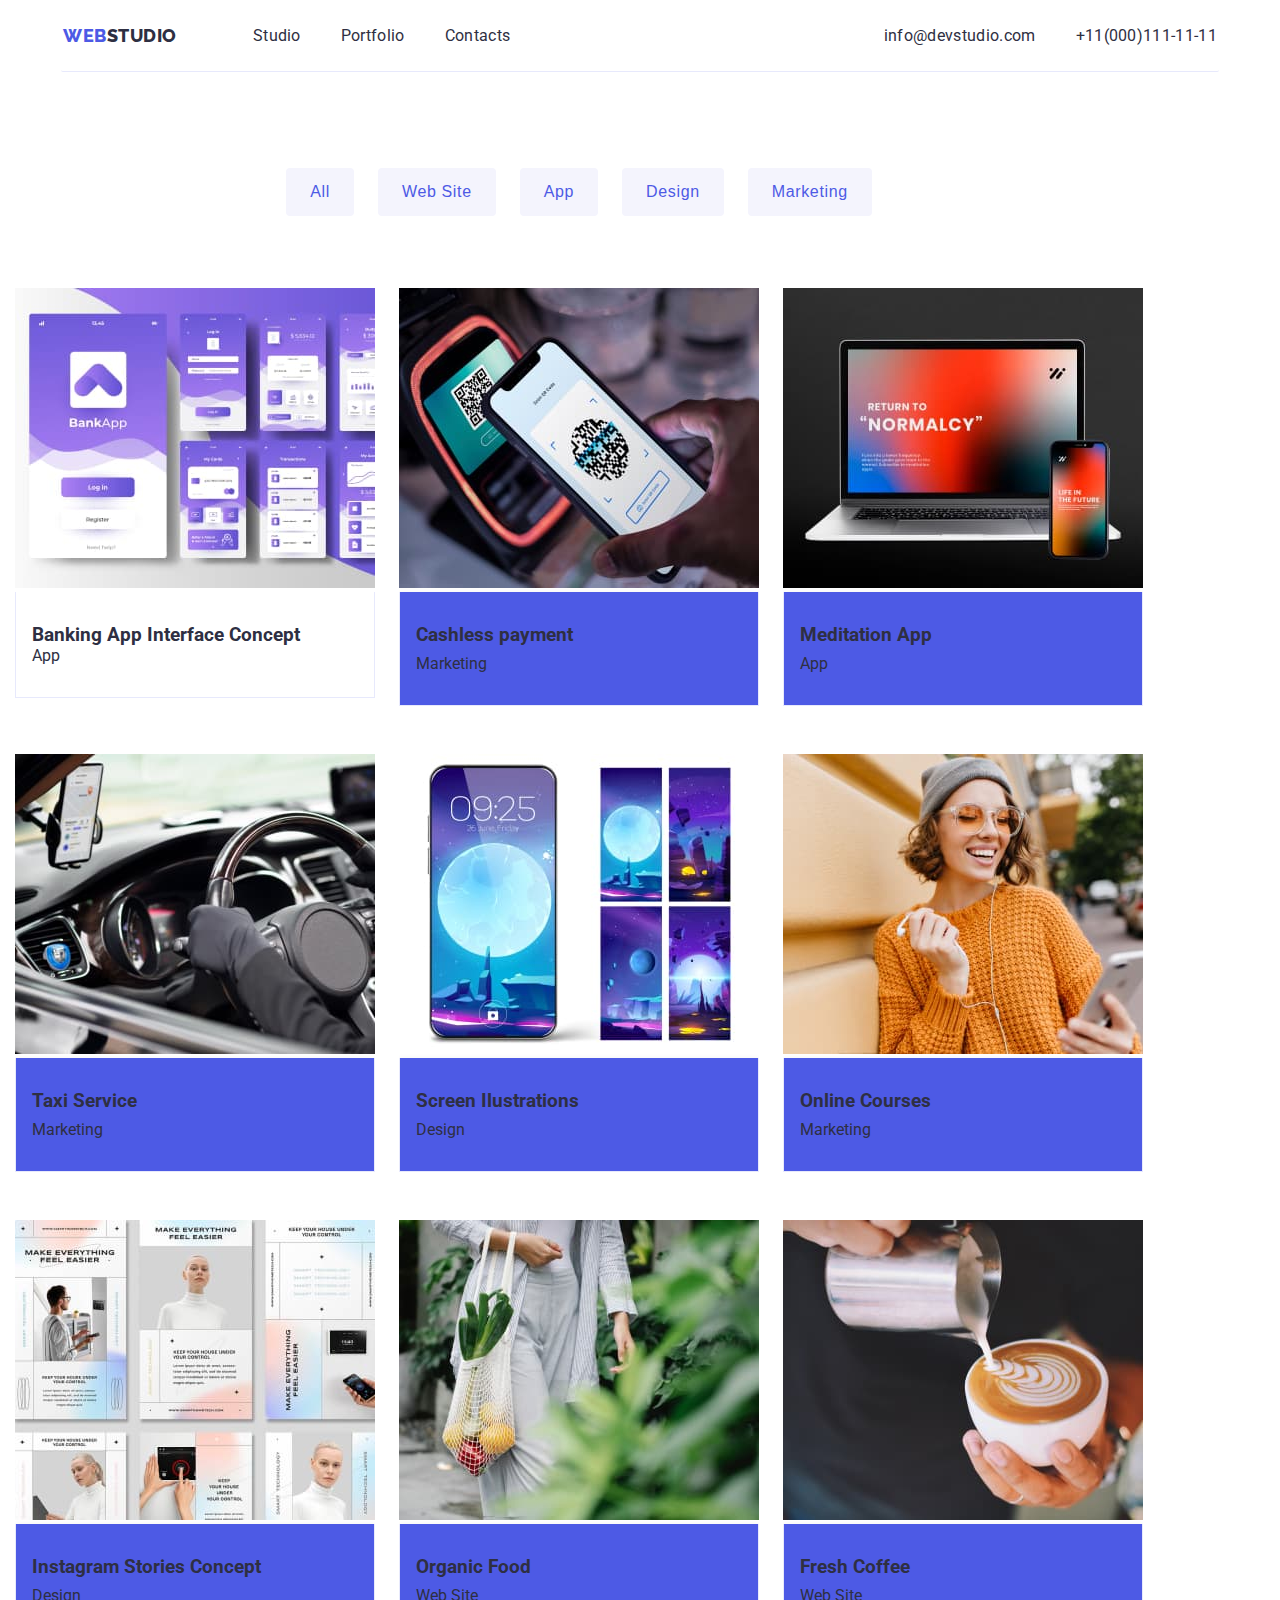
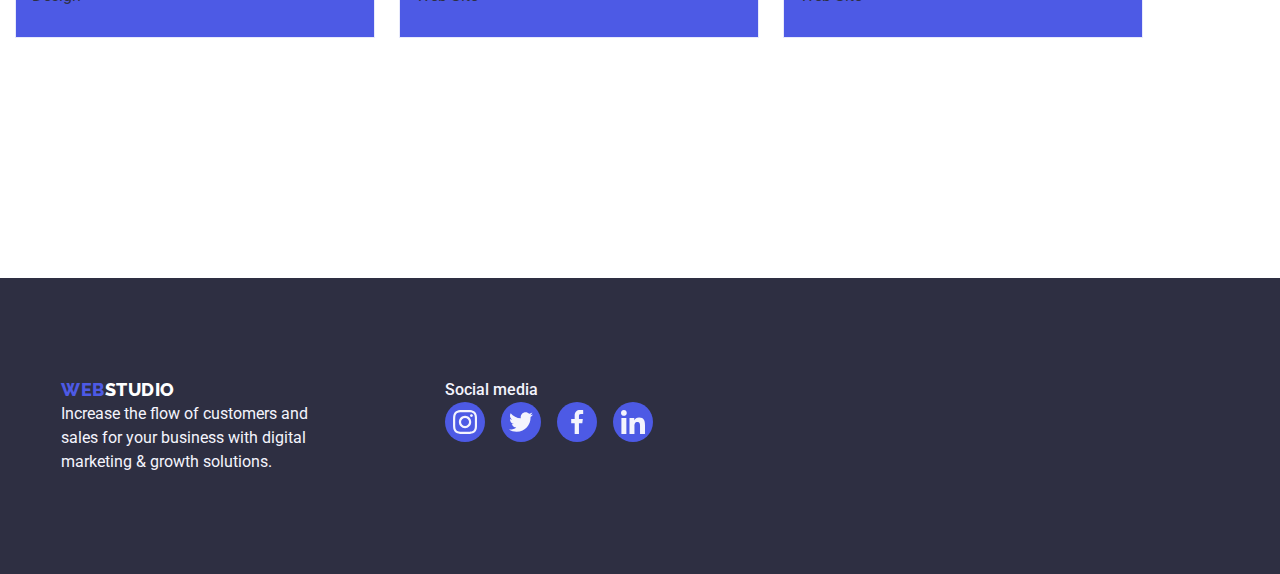
==== portfolio.html @ d56303cb "Update portfolio.html" ====
<!DOCTYPE html>
<html lang="en">
  <head>
    <meta charset="UTF-8" />
    <meta name="viewport" content="width=device-width, initial-scale=1.0" />
    <title>WebStudio</title>
    <link
      href="https://fonts.googleapis.com/css2?family=Raleway:wght@700&family=Roboto:wght@400;500;700;900&display=swap"
      rel="stylesheet"
    />
    <link rel="stylesheet" href="./css/styles.css" />
    <link
      rel="stylesheet"
      href="https://cdnjs.cloudflare.com/ajax/libs/modern-normalize/2.0.0/modern-normalize.min.css"
      integrity="sha512-4xo8blKMVCiXpTaLzQSLSw3KFOVPWhm/TRtuPVc4WG6kUgjH6J03IBuG7JZPkcWMxJ5huwaBpOpnwYElP/m6wg=="
      crossorigin="anonymous"
      referrerpolicy="no-referrer"
    />
  </head>
  <body>
    <header class="header-layout-and-style box-model container">
      <nav class="nav-layout">
        <a class="web" href="index.html"
          >WEB<span class="studio" href="index.html">STUDIO</span></a
        >
        <ul class="menu ul list-layout">
          <li>
            <a class="menu-list pointer contacts" href="index.html">Studio</a>
          </li>
          <li>
            <a class="menu-list pointer contacts" href="portfolio.html"
              >Portfolio</a
            >
          </li>
          <li><a class="menu-list pointer contacts">Contacts</a></li>
        </ul>
      </nav>
      <address>
        <ul class="ul list-layout">
          <li>
            <a class="contacts" href="mailito:info@devstudio.com"
              >info@devstudio.com</a
            >
          </li>
          <li>
            <a class="contacts" href="tel:+11(000)111-11-11"
              >+11(000)111-11-11</a
            >
          </li>
        </ul>
      </address>
    </header>
    <main class="main-column container">
      <h2 hidden>Section1</h2>
      <ul class="menu-button">
        <li>
          <button class="button pointer button-portfolio-filter" type="button">
            All
          </button>
        </li>
        <li>
          <button class="button pointer button-portfolio-filter" type="button">
            Web Site
          </button>
        </li>
        <li>
          <button class="button pointer button-portfolio-filter" type="button">
            App
          </button>
        </li>
        <li>
          <button class="button pointer button-portfolio-filter" type="button">
            Design
          </button>
        </li>
        <li>
          <button class="button pointer button-portfolio-filter" type="button">
            Marketing
          </button>
        </li>
      </ul>
      <h2 hidden>Section2</h2>
      <section class="container portfolio-section project-box">
        <ul class="project-box">
          <li class="new-image window">
            <div class="window">
              <img
                src="images/img1a.jpg"
                alt="new banking app"
                width="360"
                height="300"
              />
              <div class="overlay">
                <p class="overlay-text">
                  14 Stylish and User-Friendly App Design Concepts · Task
                  Manager App · Calorie Tracker App · Exotic Fruit Ecommerce App
                  · Cloud Storage App
                </p>
              </div>
            </div>
            <div class="new-image-1">
              <h3>Banking App Interface Concept</h3>
              <p>App</p>
            </div>
          </li>
          <li class="new-image">
            <div class="window">
              <img
                src="images/img2a.jpg"
                alt="qr code app"
                width="360"
                height="300"
              />
              <div class="portfolio-card-border">
                <h3>Cashless payment</h3>
                <p>Marketing</p>
              </div>
            </div>
          </li>
          <li class="new-image">
            <div class="window">
              <img
                src="images/img3a.jpg"
                alt="same app on phone and computer"
                width="360"
                height="300"
              />
              <div class="portfolio-card-border">
                <h3>Meditation App</h3>
                <p>App</p>
              </div>
            </div>
          </li>
          <li class="new-image">
            <div class="window">
              <img
                src="images/img4a.jpg"
                alt="navigation in a modern car"
                width="360"
                height="300"
              />
              <div class="portfolio-card-border">
                <h3>Taxi Service</h3>
                <p>Marketing</p>
              </div>
            </div>
          </li>
          <li class="new-image">
            <div class="window">
              <img
                src="images/img5a.jpg"
                alt="a variety of wallpapers on the phone"
                width="360"
                height="300"
              />
              <div class="portfolio-card-border">
                <h3>Screen Ilustrations</h3>
                <p>Design</p>
              </div>
            </div>
          </li>
          <li class="new-image">
            <div class="window">
              <img
                src="images/img6a.jpg"
                alt="smiling girl with a phone and headphones"
                width="360"
                height="300"
              />
              <div class="portfolio-card-border">
                <h3>Online Courses</h3>
                <p>Marketing</p>
              </div>
            </div>
          </li>
          <li class="new-image">
            <div class="window">
              <img
                src="images/img7a.jpg"
                alt="modern technology at home"
                width="360"
                height="300"
              />
              <div class="portfolio-card-border">
                <h3>Instagram Stories Concept</h3>
                <p>Design</p>
              </div>
            </div>
          </li>
          <li class="new-image">
            <div class="window">
              <img
                src="images/img8a.jpg"
                alt="fresh fruit and vegetables"
                width="360"
                height="300"
              />
              <div class="portfolio-card-border">
                <h3>Organic Food</h3>
                <p>Web Site</p>
              </div>
            </div>
          </li>
          <li class="new-image">
            <div class="window">
              <img
                src="images/img9a.jpg"
                alt="cup of coffee"
                width="360"
                height="300"
              />
              <div class="portfolio-card-border">
                <h3>Fresh Coffee</h3>
                <p>Web Site</p>
              </div>
            </div>
          </li>
        </ul>
      </section>
    </main>
    <footer class="footer-color footer">
      <section class="container footer-section">
        <div>
          <a class="web" href="index.html"
            >WEB<span class="studio-1" href="index.html">STUDIO</span></a
          >
          <p class="p-in-footer">
            Increase the flow of customers and sales for your business with
            digital marketing & growth solutions.
          </p>
        </div>
        <div>
          <span class="social-media-in-footer">Social media</span>
          <ul class="list-footer-social-links">
            <li>
              <a href="#">
                <svg
                  width="24"
                  height="24"
                  viewBox="0 0 24 24"
                  fill="none"
                  xmlns="http://www.w3.org/2000/svg"
                >
                  <g clip-path="url(#clip0_595001_397)">
                    <path
                      d="M23.9765 7.05607C23.9203 5.78085 23.7141 4.90416 23.4187 4.14449C23.1139 3.33812 22.6451 2.61617 22.0308 2.01602C21.4307 1.40652 20.704 0.932921 19.9069 0.632936C19.1429 0.337529 18.2708 0.131312 16.9955 0.0750879C15.7108 0.0141019 15.303 0 12.0445 0C8.78606 0 8.37821 0.0141019 7.09823 0.0703262C5.82302 0.126551 4.94633 0.332951 4.18684 0.628174C3.38029 0.932922 2.65835 1.40176 2.05819 2.01602C1.4487 2.61617 0.975279 3.34288 0.675111 4.13991C0.379704 4.90416 0.173487 5.77609 0.117263 7.0513C0.0562771 8.33604 0.0421753 8.7439 0.0421753 12.0023C0.0421753 15.2608 0.0562771 15.6686 0.112501 16.9486C0.168726 18.2238 0.375126 19.1005 0.670532 19.8602C0.975279 20.6666 1.4487 21.3885 2.05819 21.9887C2.65835 22.5982 3.38505 23.0718 4.18208 23.3718C4.94633 23.6672 5.81826 23.8734 7.09366 23.9296C8.37345 23.986 8.78148 23.9999 12.0399 23.9999C15.2984 23.9999 15.7062 23.986 16.9862 23.9296C18.2614 23.8734 19.1381 23.6672 19.8976 23.3718C21.5105 22.7482 22.7857 21.4729 23.4093 19.8602C23.7046 19.096 23.911 18.2238 23.9672 16.9486C24.0234 15.6686 24.0375 15.2608 24.0375 12.0023C24.0375 8.7439 24.0327 8.33604 23.9765 7.05607ZM21.8153 16.8549C21.7636 18.027 21.5667 18.6599 21.4027 19.0819C20.9994 20.1274 20.1696 20.9572 19.124 21.3605C18.7021 21.5246 18.0645 21.7215 16.897 21.7729C15.6311 21.8293 15.2515 21.8433 12.0493 21.8433C8.84705 21.8433 8.46264 21.8293 7.20134 21.7729C6.02924 21.7215 5.3963 21.5246 4.97435 21.3605C4.45404 21.1682 3.98044 20.8634 3.59603 20.4649C3.19751 20.0758 2.89277 19.6069 2.70047 19.0866C2.53637 18.6647 2.3395 18.027 2.28803 16.8596C2.23163 15.5937 2.21771 15.2139 2.21771 12.0117C2.21771 8.80946 2.23163 8.42505 2.28803 7.16394C2.3395 5.99183 2.53637 5.3589 2.70047 4.93694C2.89277 4.41645 3.19751 3.94303 3.60079 3.55843C3.98978 3.15992 4.45862 2.85517 4.97911 2.66306C5.40107 2.49896 6.03876 2.30209 7.2061 2.25044C8.47198 2.19422 8.85181 2.18011 12.0538 2.18011C15.2608 2.18011 15.6405 2.19422 16.9018 2.25044C18.0739 2.30209 18.7068 2.49896 19.1288 2.66306C19.6491 2.85517 20.1227 3.15992 20.5071 3.55843C20.9056 3.94761 21.2104 4.41645 21.4027 4.93694C21.5667 5.3589 21.7636 5.99641 21.8153 7.16394C21.8715 8.42981 21.8856 8.80946 21.8856 12.0117C21.8856 15.2139 21.8715 15.589 21.8153 16.8549Z"
                      fill="#F4F4FD"
                    />
                    <path
                      d="M12.0445 5.83704C8.64086 5.83704 5.87927 8.59844 5.87927 12.0023C5.87927 15.4062 8.64086 18.1676 12.0445 18.1676C15.4484 18.1676 18.2098 15.4062 18.2098 12.0023C18.2098 8.59844 15.4484 5.83704 12.0445 5.83704ZM12.0445 16.0016C9.8364 16.0016 8.04528 14.2106 8.04528 12.0023C8.04528 9.79398 9.8364 8.00305 12.0445 8.00305C14.2529 8.00305 16.0438 9.79398 16.0438 12.0023C16.0438 14.2106 14.2529 16.0016 12.0445 16.0016Z"
                      fill="#F4F4FD"
                    />
                    <path
                      d="M19.893 5.59336C19.893 6.3882 19.2486 7.03267 18.4535 7.03267C17.6587 7.03267 17.0142 6.3882 17.0142 5.59336C17.0142 4.79835 17.6587 4.15405 18.4535 4.15405C19.2486 4.15405 19.893 4.79835 19.893 5.59336Z"
                      fill="#F4F4FD"
                    />
                  </g>
                  <defs>
                    <clipPath id="clip0_595001_397">
                      <rect width="24" height="24" fill="white" />
                    </clipPath>
                  </defs>
                </svg>
              </a>
            </li>
            <li>
              <a href="#">
                <svg
                  width="24"
                  height="24"
                  viewBox="0 0 24 24"
                  fill="none"
                  xmlns="http://www.w3.org/2000/svg"
                >
                  <g clip-path="url(#clip0_595001_470)">
                    <path
                      d="M24 4.5585C23.1075 4.95 22.1565 5.2095 21.165 5.3355C22.185 4.7265 22.9635 3.7695 23.3295 2.616C22.3785 3.183 21.3285 3.5835 20.2095 3.807C19.3065 2.8455 18.0195 2.25 16.6155 2.25C13.8915 2.25 11.6985 4.461 11.6985 7.1715C11.6985 7.5615 11.7315 7.9365 11.8125 8.2935C7.722 8.094 4.1025 6.1335 1.671 3.147C1.2465 3.8835 0.9975 4.7265 0.9975 5.634C0.9975 7.338 1.875 8.8485 3.183 9.723C2.3925 9.708 1.617 9.4785 0.96 9.117C0.96 9.132 0.96 9.1515 0.96 9.171C0.96 11.562 2.6655 13.548 4.902 14.0055C4.5015 14.115 4.065 14.1675 3.612 14.1675C3.297 14.1675 2.979 14.1495 2.6805 14.0835C3.318 16.032 5.127 17.4645 7.278 17.511C5.604 18.8205 3.4785 19.6095 1.1775 19.6095C0.774 19.6095 0.387 19.5915 0 19.542C2.1795 20.9475 4.7625 21.75 7.548 21.75C16.602 21.75 21.552 14.25 21.552 7.749C21.552 7.5315 21.5445 7.3215 21.534 7.113C22.5105 6.42 23.331 5.5545 24 4.5585Z"
                      fill="#F4F4FD"
                    />
                  </g>
                  <defs>
                    <clipPath id="clip0_595001_470">
                      <rect width="24" height="24" fill="white" />
                    </clipPath>
                  </defs>
                </svg>
              </a>
            </li>
            <li>
              <a href="#">
                <svg
                  width="24"
                  height="24"
                  viewBox="0 0 24 24"
                  fill="none"
                  xmlns="http://www.w3.org/2000/svg"
                >
                  <g clip-path="url(#clip0_595001_383)">
                    <path
                      d="M15.997 3.985H18.188V0.169C17.81 0.117 16.51 0 14.996 0C11.837 0 9.67301 1.987 9.67301 5.639V9H6.18701V13.266H9.67301V24H13.947V13.267H17.292L17.823 9.001H13.946V6.062C13.947 4.829 14.279 3.985 15.997 3.985Z"
                      fill="#F4F4FD"
                    />
                  </g>
                  <defs>
                    <clipPath id="clip0_595001_383">
                      <rect width="24" height="24" fill="white" />
                    </clipPath>
                  </defs>
                </svg>
              </a>
            </li>
            <li>
              <a href="#">
                <svg
                  width="24"
                  height="24"
                  viewBox="0 0 24 24"
                  fill="none"
                  xmlns="http://www.w3.org/2000/svg"
                >
                  <g clip-path="url(#clip0_595001_514)">
                    <path
                      d="M23.994 24.0001V23.9991H24V15.1971C24 10.8911 23.073 7.5741 18.039 7.5741C15.619 7.5741 13.995 8.9021 13.332 10.1611H13.262V7.9761H8.48901V23.9991H13.459V16.0651C13.459 13.9761 13.855 11.9561 16.442 11.9561C18.991 11.9561 19.029 14.3401 19.029 16.1991V24.0001H23.994Z"
                      fill="#F4F4FD"
                    />
                    <path
                      d="M0.395996 7.97693H5.372V23.9999H0.395996V7.97693Z"
                      fill="#F4F4FD"
                    />
                    <path
                      d="M2.882 0C1.291 0 0 1.291 0 2.882C0 4.473 1.291 5.791 2.882 5.791C4.473 5.791 5.764 4.473 5.764 2.882C5.763 1.291 4.472 0 2.882 0V0Z"
                      fill="#F4F4FD"
                    />
                  </g>
                  <defs>
                    <clipPath id="clip0_595001_514">
                      <rect width="24" height="24" fill="white" />
                    </clipPath>
                  </defs>
                </svg>
              </a>
            </li>
          </ul>
        </div>
      </section>
    </footer>
    <script src="./js/modal.js"></script>
  </body>
</html>
---- css/styles.css ----
:root {
  --color-text-in-web-and-btn: #4d5ae5;
  --color-text-in-menu-adress-h2-footer-bg: #2e2f42;
  --color-text-in-p: darkgrey;
  --background: #fff;
  --background2: #2f2f42;
  --background3: #f4f4fd;
  --color-button-hover-focus-and-active: #404bbf;
  ---background4: #e7e9fc;
  --transition: var(--tr-function) var(--tr-duration);
}
* {
  box-sizing: border-box;
  margin: 0;
  padding: 0;
}
body {
  color: #2e2f42;
  font-family: "Roboto", sans-serif;
  background: var(--background);
}
.web {
  color: var(--color-text-in-web-and-btn);
  text-decoration: none;
  font-family: Raleway;
  font-size: 18px;
  font-style: normal;
  font-weight: 800;
  line-height: 1.31;
  letter-spacing: 0.54px;
  text-transform: uppercase;
}
.logo {
  text-decoration: none;
  color: var(--color-text-in-web-and-btn);
  font-family: Raleway;
  font-size: 18px;
  font-style: normal;
  font-weight: 800;
  line-height: 1.31;
  letter-spacing: 0.54px;
  text-transform: uppercase;
}
.studio {
  text-decoration: none;
  color: var(--color-text-in-menu-adress-h2-footer-bg);
  font-family: Raleway;
  font-size: 18px;
  font-style: normal;
  font-weight: 800;
  line-height: 1.31;
  letter-spacing: 0.54px;
  text-transform: uppercase;
}
.studio-1 {
  text-decoration: none;
  color: var(--background);
  font-family: Raleway;
  font-size: 18px;
  font-style: normal;
  font-weight: 800;
  line-height: 1.31;
  letter-spacing: 0.54px;
  text-transform: uppercase;
}

.pointer {
  cursor: pointer;
}

.contacts:hover {
  color: var(--color-button-hover-focus-and-active);
  transition: 0.25s;
  transition-timing-function: cubic-bezier(0.4, 0, 0.2, 1);
}

.contacts:focus {
  color: var(--color-text-in-web-and-btn);
  transition: 0.25s;
  transition-timing-function: cubic-bezier(0.4, 0, 0.2, 1);
}

.contacts:active {
  color: var(--color-button-hover-focus-and-active);
  transition: 0.25s;
  transition-timing-function: cubic-bezier(0.4, 0, 0.2, 1);
}

.menu-button {
  display: flex;
  justify-content: center;
  align-items: flex-start;
  gap: 24px;
  padding-top: 96px;
  padding-bottom: 72px;
}

.menu-button .button {
  display: flex;
  padding: 12px 24px;
  align-items: center;
  border-radius: 4px;
  border: none;
  color: var(--iris, #4d5ae5);
  line-height: 1.5;
  font-size: 16px;
  font-weight: 500;
  letter-spacing: 0.64px;
  background: var(--cloud, #f4f4fd);
}
.menu-button .button:hover .menu-button .button:focus {
  align-items: flex-start;
  border-radius: 4px;
  border: none;
  color: var(--white, #ffffff);
  background: var(--ocean, #404bbf);
  box-shadow: 0px 2px 2px 0px rgba(0, 0, 0, 0.12),
    0px 2px 1px 0px rgba(0, 0, 0, 0.08), 0px 3px 1px 0px rgba(0, 0, 0, 0.1);
  transition: color var(--transition), background-color var(--transition),
    box-shadow var(--transition);
}
.menu-button:hover {
  cursor: pointer;
}
.menu-button .button:active {
  color: #fff;
  background-color: var(--color-button-hover-focus-and-active);
  font-style: normal;
  font-weight: 500;
  line-height: 1.5;
  letter-spacing: 0.32px;
  text-decoration: none;
  transition: 0.25s;
  transition-timing-function: cubic-bezier(0.4, 0, 0.2, 1);
}
.button-in-main-section {
  margin: 60px auto 188px;
  padding: 20px 40px;
  border: none;
  border-radius: 4px;
  color: #fff;
  background-color: var(--color-button-hover-focus-and-active);
  font-size: 16px;
  font-style: normal;
  font-weight: 500;
  line-height: 1.5;
  letter-spacing: 0.32px;
  text-decoration: none;
}

.section {
  padding: 120px 0;
}

.section1 {
  color: var(--background2);
}
.section3 {
  display: flex;
  justify-content: center;
  width: 100%;
  background-color: var(--background3);
}
ul {
  list-style-type: none;
}
.footer-color {
  background-color: var(--color-text-in-menu-adress-h2-footer-bg);
}
.section-effective-solution {
  display: flex;
  align-items: center;
  flex-direction: column;
  background-image: url("../images/people-office\ 1.jpg");
  background-size: cover;
  color: #fff;
  font-size: 3.5rem;
  font-style: normal;
  font-weight: 700;
  line-height: 3.75rem;
  letter-spacing: 0.07rem;
  margin: 0 auto;
}

.h3 {
  color: var(--color-text-in-menu-adress-h2-footer-bg);
  font-family: Roboto;
  font-size: 1.25rem;
  font-style: normal;
  font-weight: 500;
  line-height: 1.5;
  letter-spacing: 0.025;
}
.p-in-main {
  color: #434455;
  font-size: 16px;
  font-style: normal;
  font-weight: 400;
  line-height: 1.5;
  letter-spacing: 0.02;
}
.p-in-footer {
  width: 264px;
  color: var(--background3);
  font-size: 16px;
  font-style: normal;
  font-weight: 400;
  line-height: 1.5;
  letter-spacing: 0.02;
}
/* menu in navi*/
.menu,
.navi {
  color: var(--color-text-in-menu-adress-h2-footer-bg);
  font-size: 1rem;
  font-style: normal;
  font-weight: 500;
  line-height: 1.5;
  letter-spacing: 0.02rem;
  text-decoration: none;
}
.studio-in-footer {
  color: #fff;
}
.contacts {
  width: 71px;
  color: var(--color-text-in-menu-adress-h2-footer-bg);
  font-size: 16px;
  font-style: normal;
  font-weight: 400;
  line-height: 1.5;
  letter-spacing: 0.32px;
  text-decoration: none;
}

.header-layout-and-style {
  flex-shrink: 0;
  border-bottom: 1px solid var(---background4);
  background: var(--background);
  border-radius: 2px;
  padding: 4px 2px;
  margin: 0 auto;
  width: 1440px;
  height: 72px;
}
.box-model {
  display: flex;
  justify-content: space-between;
  justify-items: center;
  align-content: center;
  align-items: center;
}
.web-layout {
  display: flex;
  width: 2.75rem;
  height: 1.3125rem;
  flex-direction: column;
  justify-content: center;
}
.studio-lauout {
  display: flex;
  width: 4.4375rem;
  height: 1.3125rem;
  flex-direction: column;
  justify-content: center;
}

.container {
  width: 1158px;
}

.list-layout {
  padding: 0;
  margin-left: 76px;
  display: flex;
}

.list-layout li:not(:last-child) {
  padding-right: 40px;
}

.nav-layout {
  display: flex;
  align-items: center;
  justify-content: space-between;
  position: relative;
}
.list-layout::after {
  content: "";
  display: block;
  position: absolute;
  bottom: -20px;
  left: 0;
  width: 66px;
  height: 4px;
  top: 44;
  background-color: var(#404bbf);
  border-radius: 2px;
}
h1 {
  width: 496px;
  text-align: center;
  margin: 188px auto 0;
  font-size: 56px;
}

h2 {
  text-align: center;
  font-size: 36px;
  margin: 0;
  padding-bottom: 72px;
}

.list-in-main-section {
  padding: 0;
  display: flex;
  justify-content: center;
}

.list-in-main-section li:not(:last-child) {
  margin-right: 24px;
}

.footer {
  display: flex;
  justify-content: center;
  padding: 100px 0;
}

.social-media-in-footer {
  color: var(--background3);
  font-size: 16px;
  font-style: normal;
  font-weight: 500;
  line-height: 1.5;
  letter-spacing: 0.02;
}

.list-in-footer {
  padding: 0;
  display: flex;
}

.list-in-footer li:not(:last-child) {
  padding-right: 120px;
}

.button-portfolio-filter {
  padding: 12px 24px;
  border: none;
  border-radius: 4px;
}

.relative {
  position: relative;
  height: 600px;
  width: 100%;
}

.bg-darker {
  position: absolute;
  top: 0;
  left: 0;
  height: 100%;
  width: 100%;
  background-color: rgba(46, 47, 66, 0.7);
}

.solution-content-container {
  position: absolute;
  top: 50%;
  left: 50%;
  transform: translateX(-50%) translateY(-50%);
  display: flex;
  flex-direction: column;
  align-items: center;
}

.main-column {
  display: flex;
  flex-flow: column;
  align-items: center;
}

.portfolio-card-border {
  padding: 32px 16px;
  border: 1px solid var(---background4);
  border-top: none;
  transition: 0.25s;
  transition-timing-function: cubic-bezier(0.4, 0, 0.2, 1);
}

.portfolio-card-border p {
  margin-top: 8px;
  margin-bottom: 0;
}

h3 {
  margin: 0;
}

.list-in-portfolio {
  padding: 0;
  display: flex;
  justify-content: center;
  flex-flow: wrap;
  transition: 0.25s;
  transition-timing-function: cubic-bezier(0.4, 0, 0.2, 1);
}

.list-in-portfolio li {
  display: flex;
  transition-property: box-shadow;
  row-gap: 48px;
  flex-wrap: wrap;
  column-gap: 24px;
  flex-direction: column;
  padding-right: 24px;
  margin-bottom: 48px;
  transition: 0.25s;
  transition-timing-function: cubic-bezier(0.4, 0, 0.2, 1);
}

.list-in-portfolio li:hover,
.portfolio-card-border {
  cursor: pointer;
  background: var(--color-text-in-web-and-btn);
  box-shadow: 0px 2px 1px 0px rgba(46, 47, 66, 0.08),
    0px 1px 1px 0px rgba(46, 47, 66, 0.16),
    0px 1px 6px 0px rgba(46, 47, 66, 0.08);
  transition: 0.25s;
  transition-timing-function: cubic-bezier(0.4, 0, 0.2, 1);
}

.portfolio-section {
  margin-bottom: 120px;
}
.project-box {
  display: flex;
  justify-content: center;
  flex-direction: row;
  flex-wrap: wrap;
  column-gap: 24px;
  row-gap: 48px;
  margin-bottom: 120px;
}
.overlay {
  background: var(--iris, #4d5ae5);
  position: absolute;
  translate: 0 110% 0;
  inset: 0;
  transition: translate 250ms;
}
.overlay-text {
  color: var(--cloud, #f4f4fd);
  font-family: Roboto;
  font-size: 16px;
  font-style: normal;
  font-weight: 400;
  line-height: 1.5;
  letter-spacing: 0.32px;
  padding: 40px 32px 164px;
}
.main-icon-background {
  display: flex;
  justify-content: center;
  align-items: center;
  padding: 24px 50px;
  background-color: var(--background3);
}

.list-customers li {
  margin-right: 24px;
  padding: 16px 32px;
  border: 1px solid #8e8f99;
  fill: #8e8f99;
  cursor: pointer;
}
.icon li:hover {
  border: 1px solid #404bbf;
  fill: #404bbf;
}

.list-social-card {
  display: flex;
  justify-content: center;
  padding: 0;
}

.list-social-card li {
  position: relative;
  padding: 20px;
  background-color: var(--color-text-in-web-and-btn);
  border-radius: 50%;
  cursor: pointer;
}
.list-social-card li:hover {
  background-color: #31d0aa;
}

.list-social-card li:not(:last-child) {
  margin-right: 24px;
}

.list-social-card li svg {
  position: absolute;
  top: 50%;
  left: 50%;
  transform: translateX(-50%) translateY(-50%);
}

.team-card-description {
  text-align: center;
  padding: 32px 16px;
  background-color: var(--background);
}

.team-card-description p {
  margin: 8px 0;
}

.list-team li {
  display: flex;
  flex-direction: column;
  box-shadow: 0 1px 6px rgba(46, 47, 66, 0.08), 0 1px 5px rgba(46, 47, 66, 0.16),
    0 2px 1px rgba(46, 47, 66, 0.08);
}

.list-footer-social-links {
  display: flex;
  padding: 0;
}

.list-footer-social-links li {
  position: relative;
  padding: 20px;
  background-color: var(--color-text-in-web-and-btn);
  border-radius: 50%;
  cursor: pointer;
}
.list-footer-social-links li:hover {
  background-color: #31d0aa;
}

.list-footer-social-links li svg {
  position: absolute;
  top: 50%;
  left: 50%;
  transform: translateX(-50%) translateY(-50%);
}

.list-footer-social-links li:not(:last-child) {
  margin-right: 16px;
}

.footer-section {
  display: flex;
}

.footer-section div:not(:last-child) {
  padding-right: 120px;
}

.window {
  position: relative;
  overflow: hidden;
}
.cover {
  position: absolute;
  inset: 0;
  top: 0;
  left: 0;
  width: 100%;
  height: 100%;
  background: var(--iris, #4d5ae5);
  transform: translatey(100%);
  transition: transform 250ms ease-in-out;
}
.new-image {
  transition-property: box-shadow;
  transition-duration: 250ms;
  transition-timing-function: cubic-bezier(0.4, 0, 0.2, 1);
}
.new-image-1 {
  gap: 8px;
  padding: 32px 16px;
  border-top: 0;
  border-left: 1px solid var(--cornflower, #e7e9fc);
  border-bottom: 1px solid var(--cornflower, #e7e9fc);
  border-right: 1px solid var(--cornflower, #e7e9fc);
  background: var(--white, #fff);
}
.new-image:hover,
.new-image:focus {
  box-shadow: 0px 2px 1px 0px rgba(46, 47, 66, 0.08);

  box-shadow: 0px 1px 1px 0px rgba(46, 47, 66, 0.16);

  box-shadow: 0px 1px 6px 0px rgba(46, 47, 66, 0.08);
  transition: color var(--transition), background-color, var(--transition),
    box-shadow var(--transition);
}

.modal {
  position: fixed;
  inset: 0;
  background-color: rgb(0 0 0 / 0.5);
  opacity: 1;
  pointer-events: all;
  visibility: visible;
  transition: opacity 250ms;
}

.modal-body {
  position: relative;
  width: 408px;
  height: 584px;
  margin: 80px auto;
  background-color: #fff;
  transition: scale 250ms;
  border-radius: 4px;
}

.modal-close {
  position: absolute;
  inset: 1em 1em auto auto;
  fill: var(--cornflower, #e7e9fc);
  stroke-width: 1px;
  stroke: rgba(0, 0, 0, 0.1);
  width: 24px;
  height: 24px;
  border-radius: 50%;
}

.is-hidden {
  opacity: 0;
  pointer-events: none;
  visibility: hidden;
}

.is-hidden .modal-body {
  scale: 0;
}

.modal:not(.is-hidden) .modal-body {
  scale: 1;
}
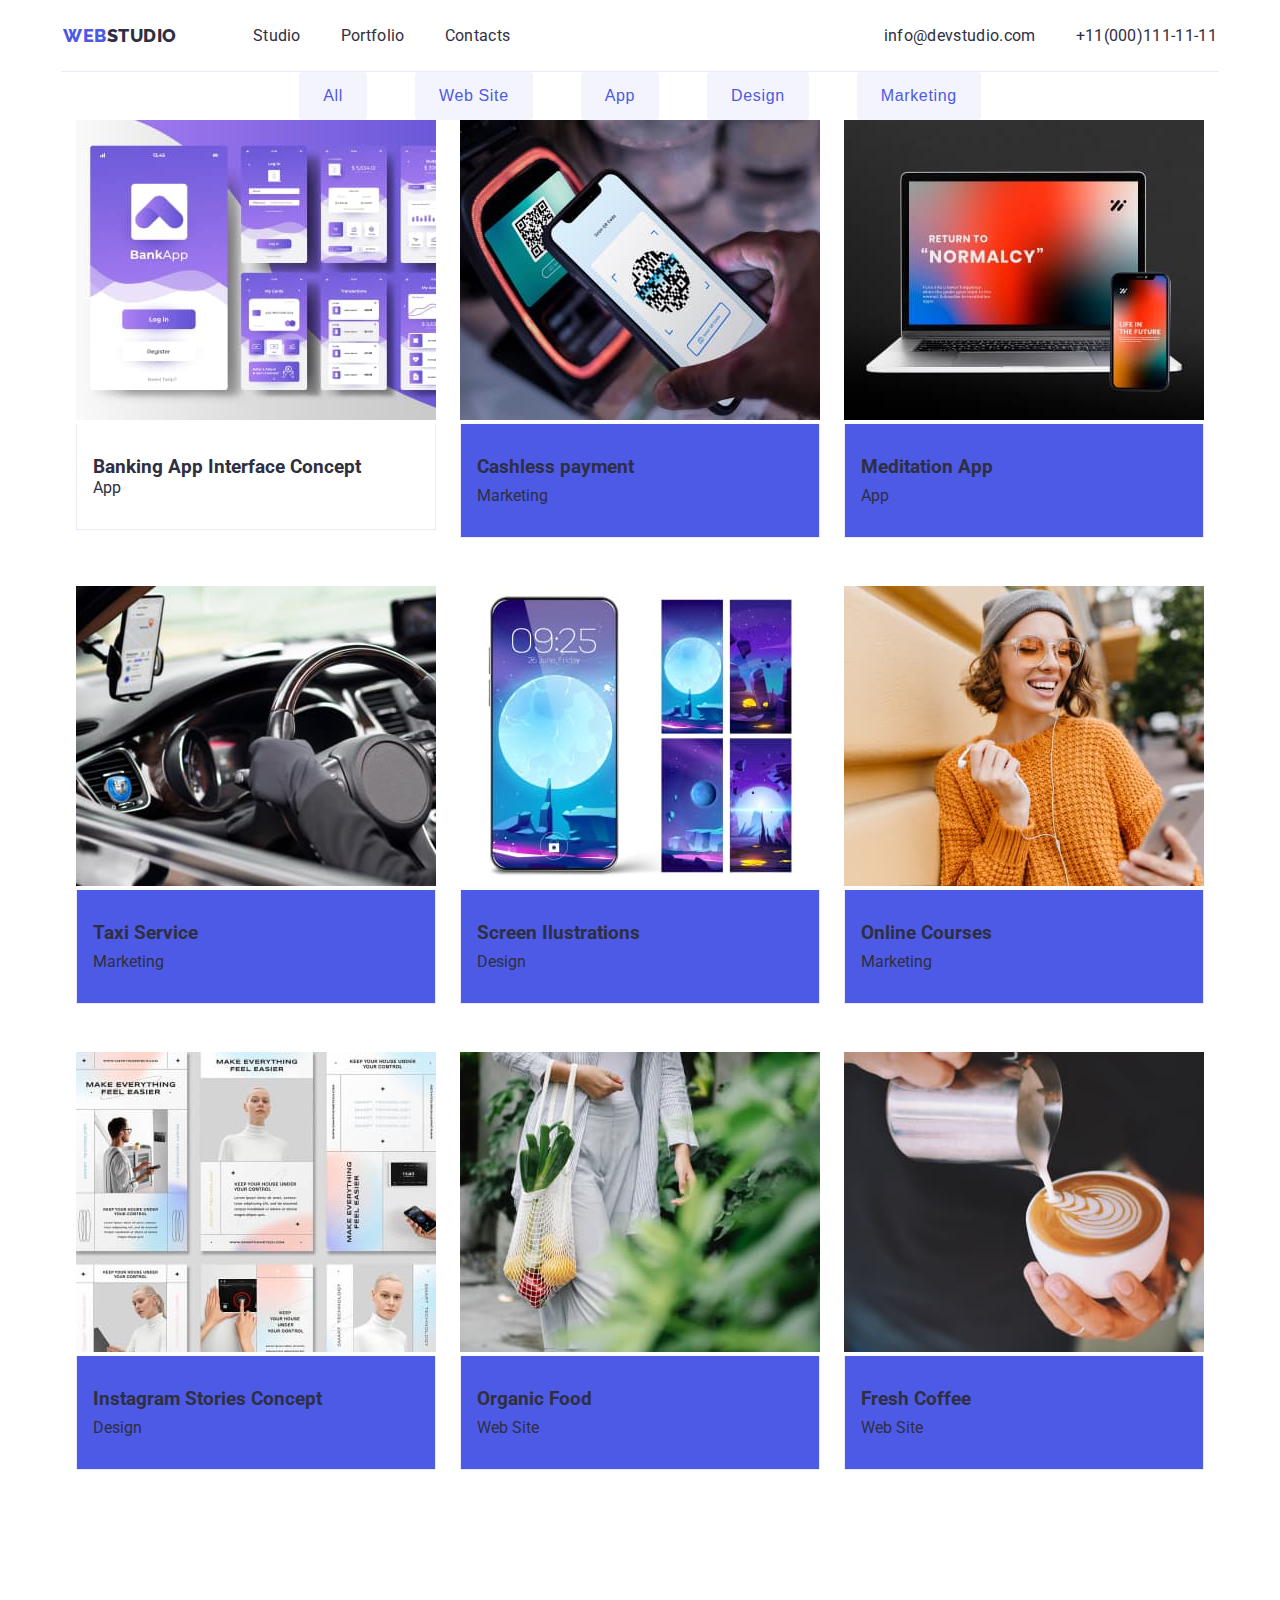
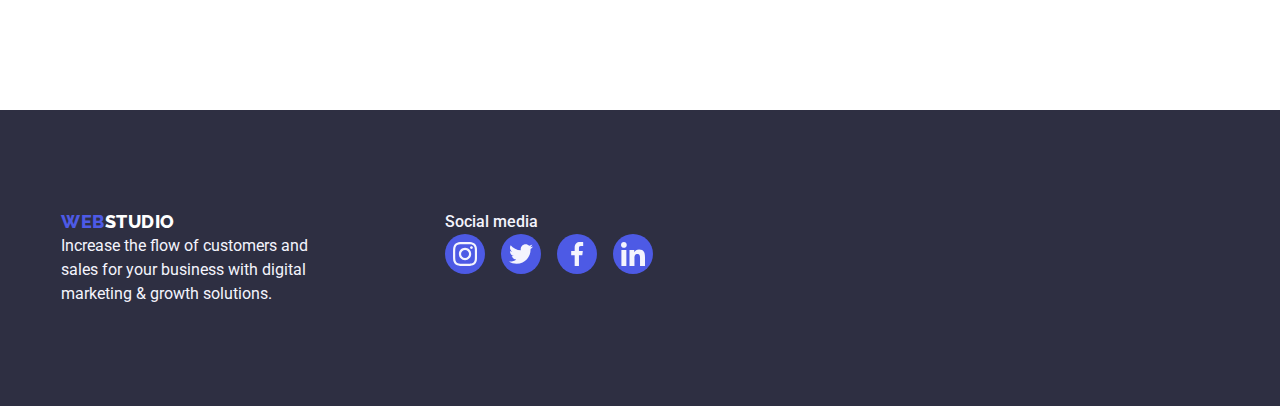
==== commit 3bf06b82: "Update portfolio.html" ====
--- a/portfolio.html
+++ b/portfolio.html
@@ -50,9 +50,9 @@
         </ul>
       </address>
     </header>
-    <main class="main-column container">
+    <main class="main-column">
       <h2 hidden>Section1</h2>
-      <ul class="menu-button">
+      <ul class="menu-button ul list-in-main-section">
         <li>
           <button class="button pointer button-portfolio-filter" type="button">
             All
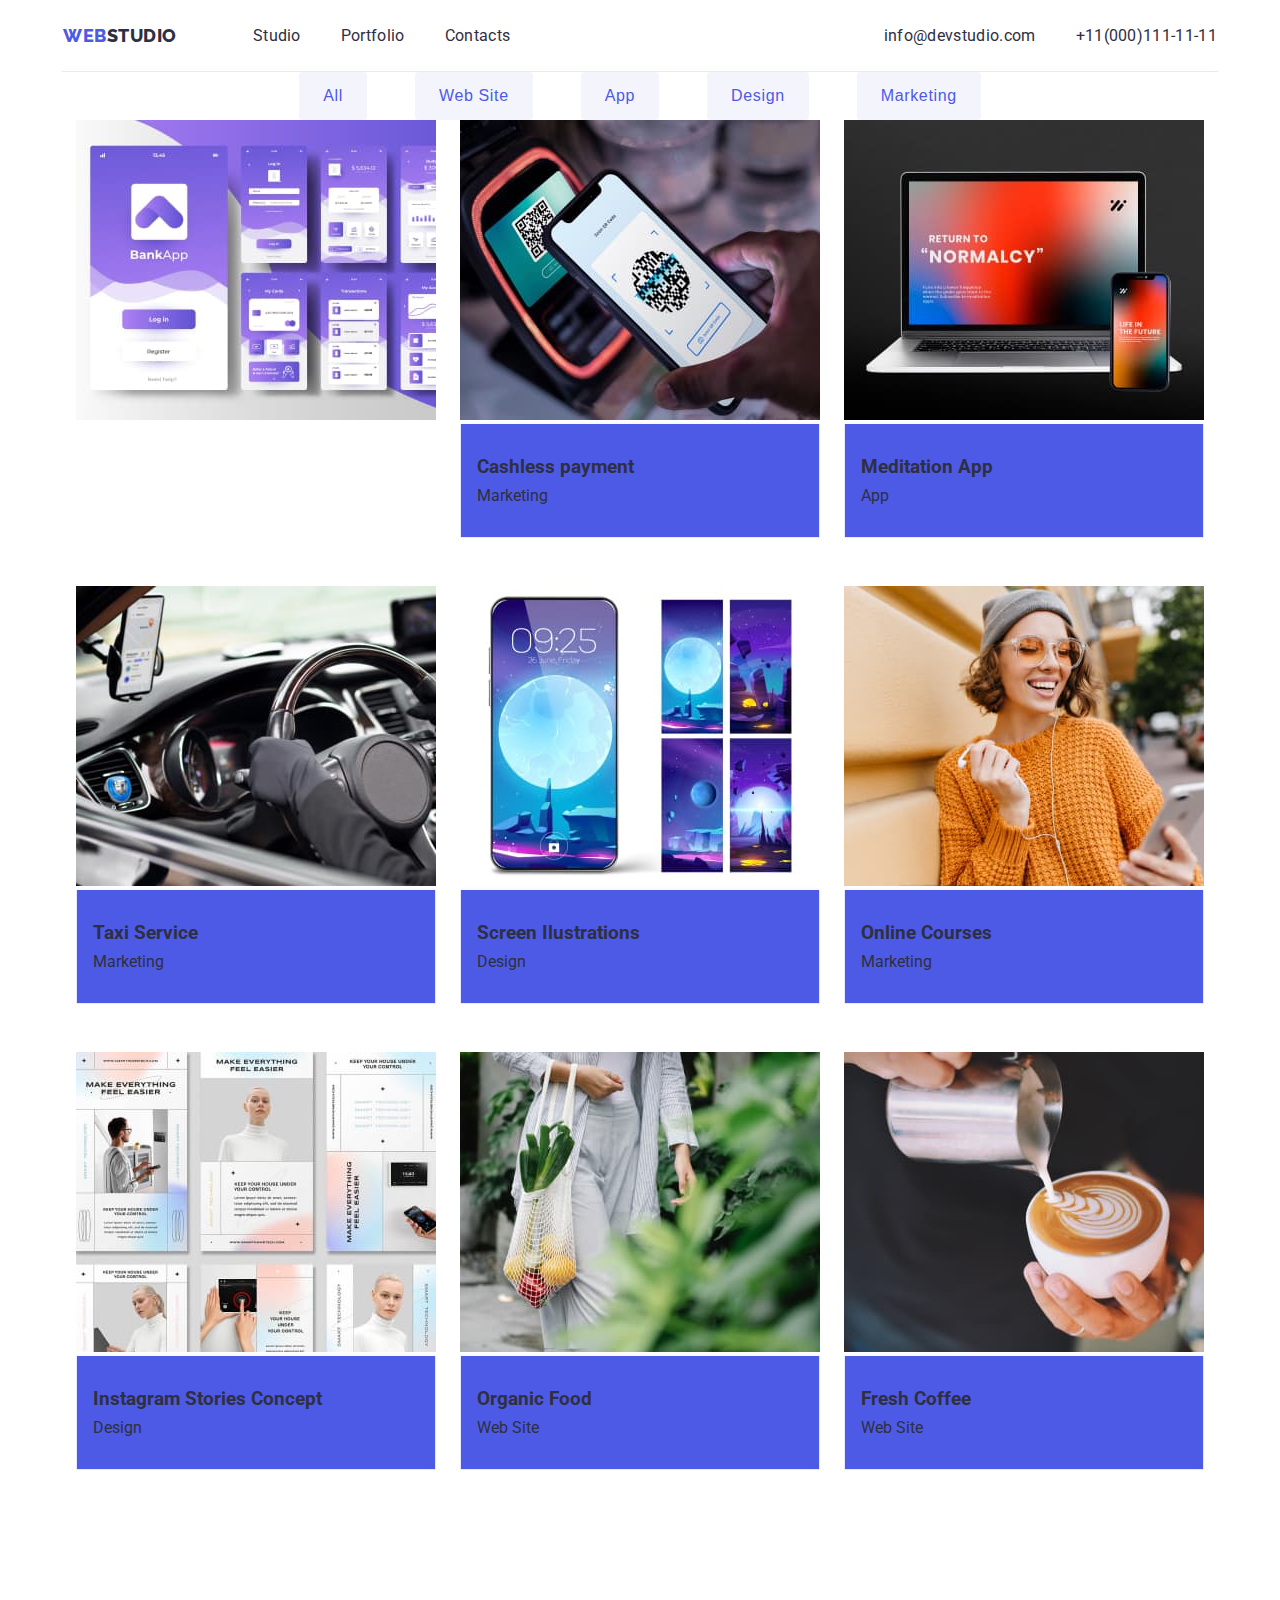
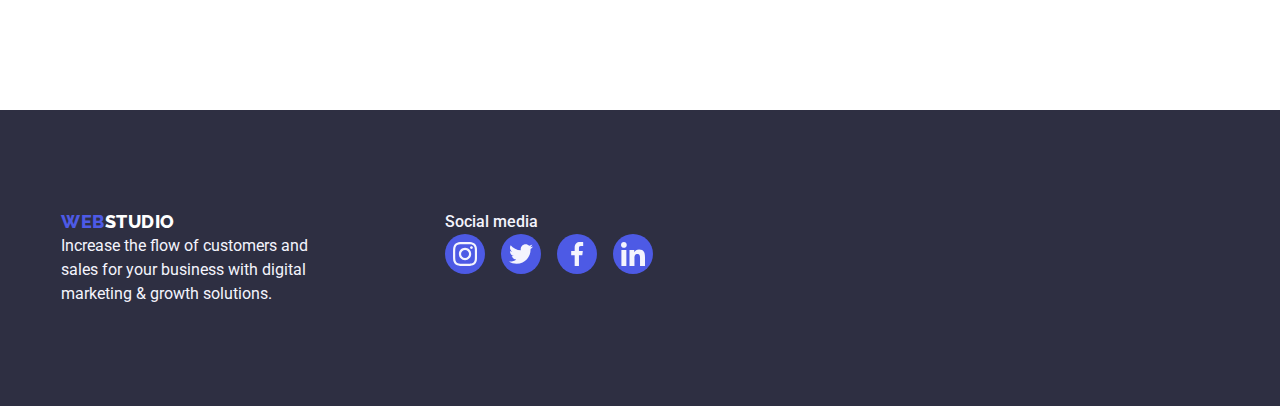
==== commit 7e75325c: "Update portfolio.html" ====
--- a/portfolio.html
+++ b/portfolio.html
@@ -82,7 +82,7 @@
       <h2 hidden>Section2</h2>
       <section class="container portfolio-section project-box">
         <ul class="project-box">
-          <li class="new-image window">
+          <li class="new-image">
             <div class="window">
               <img
                 src="images/img1a.jpg"
@@ -96,11 +96,9 @@
                   Manager App · Calorie Tracker App · Exotic Fruit Ecommerce App
                   · Cloud Storage App
                 </p>
-              </div>
-            </div>
-            <div class="new-image-1">
-              <h3>Banking App Interface Concept</h3>
-              <p>App</p>
+                <h3>Banking App Interface Concept</h3>
+                <p>App</p>
+              </div>
             </div>
           </li>
           <li class="new-image">
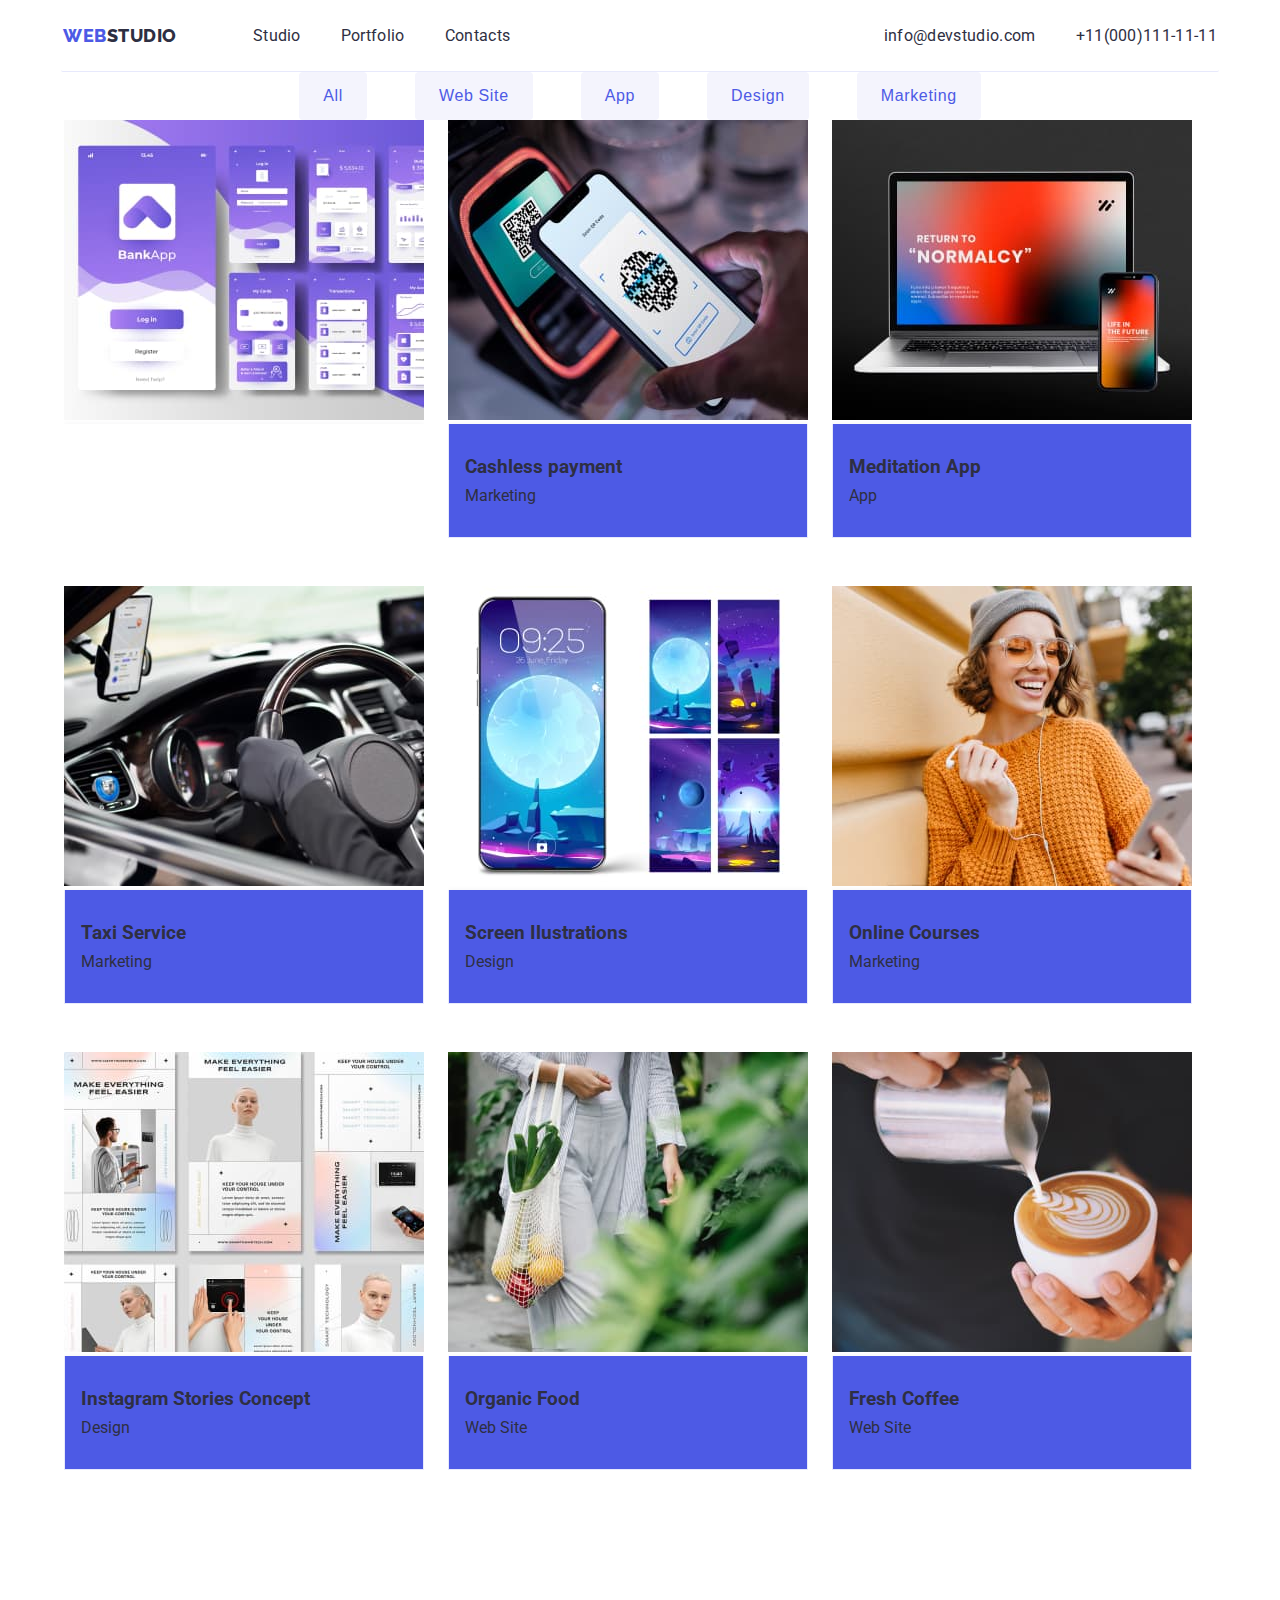
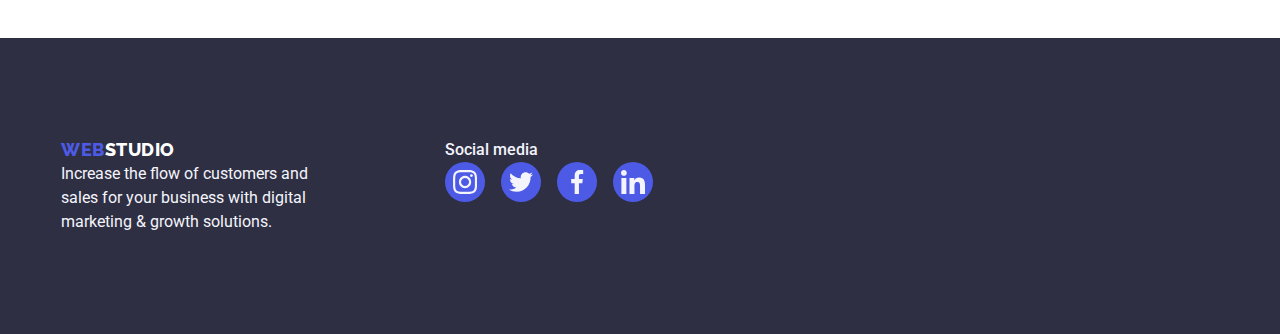
==== commit fd761f21: "Update portfolio.html" ====
--- a/portfolio.html
+++ b/portfolio.html
@@ -81,7 +81,7 @@
       </ul>
       <h2 hidden>Section2</h2>
       <section class="container portfolio-section project-box">
-        <ul class="project-box">
+        <ul class="ul list-in-portfolio">
           <li class="new-image">
             <div class="window">
               <img
@@ -90,12 +90,7 @@
                 width="360"
                 height="300"
               />
-              <div class="overlay">
-                <p class="overlay-text">
-                  14 Stylish and User-Friendly App Design Concepts · Task
-                  Manager App · Calorie Tracker App · Exotic Fruit Ecommerce App
-                  · Cloud Storage App
-                </p>
+              <div class="portfolio-card-border cover new-image-1">
                 <h3>Banking App Interface Concept</h3>
                 <p>App</p>
               </div>
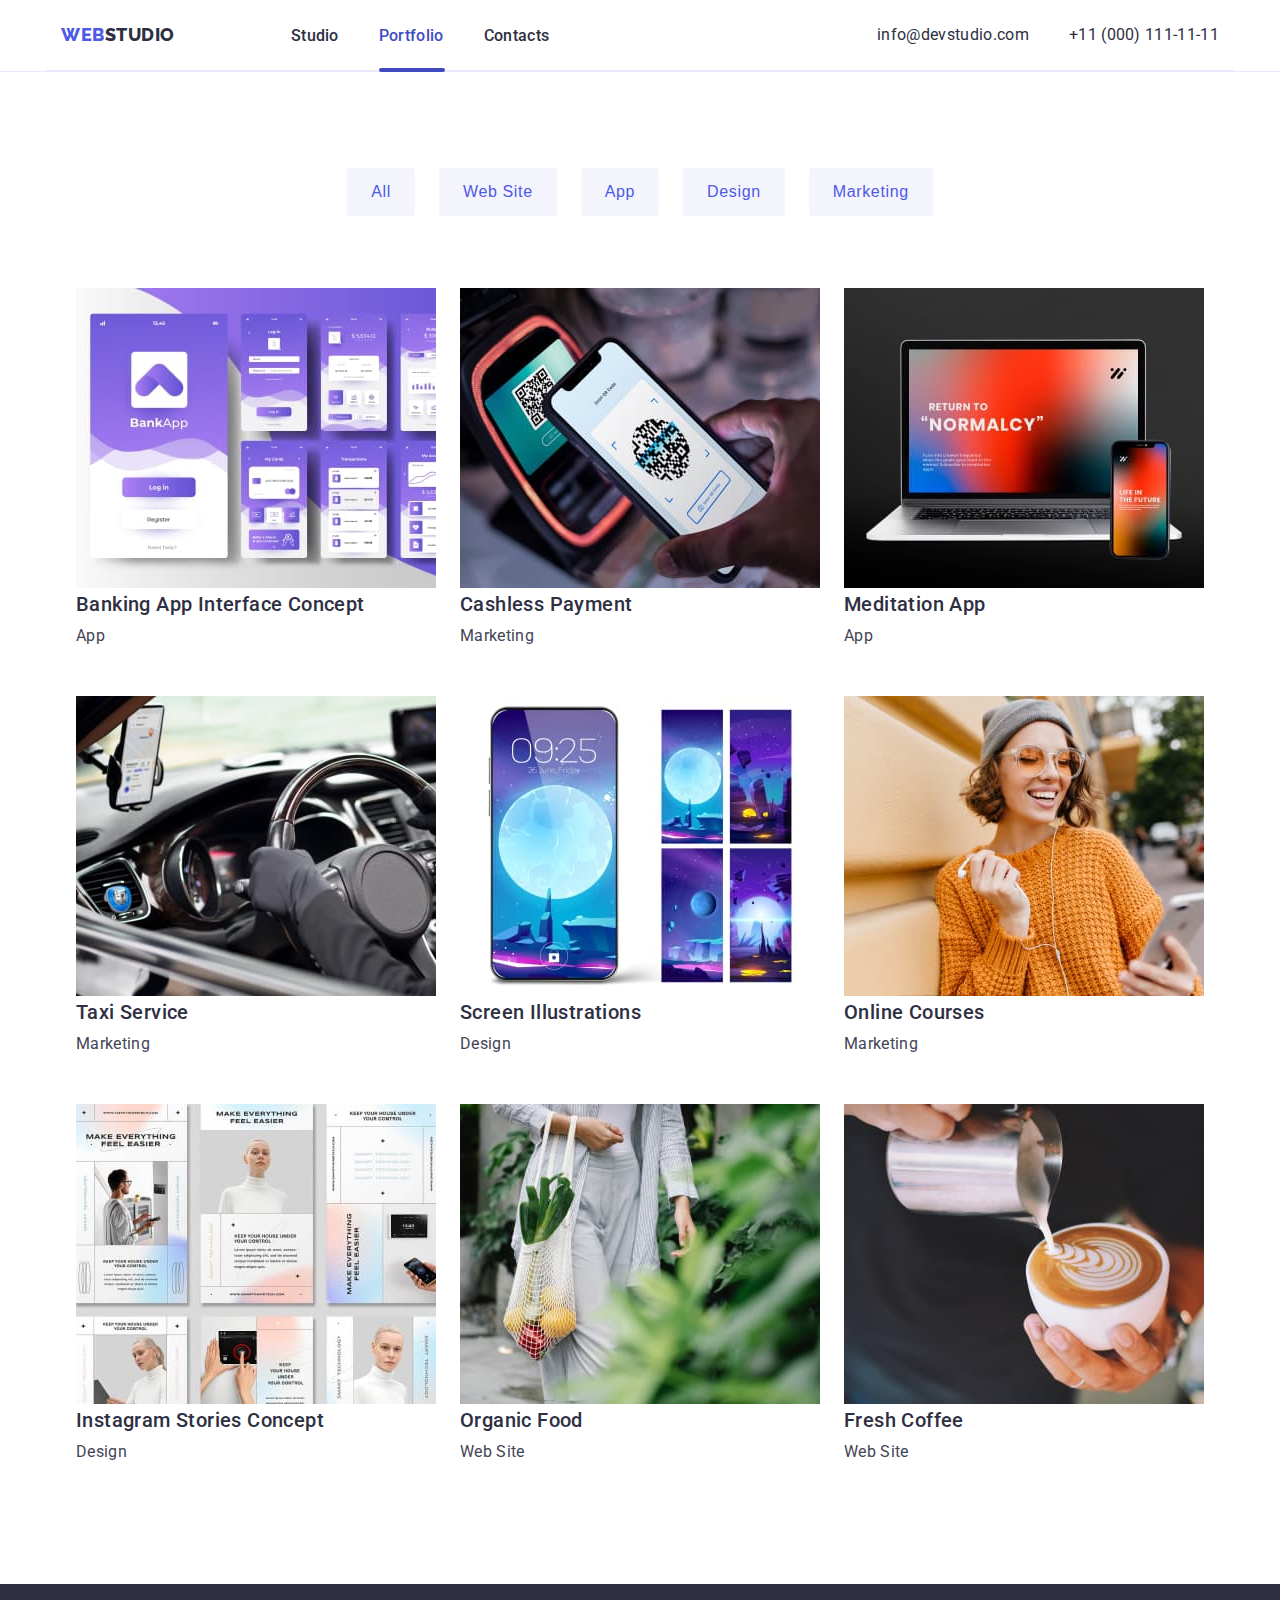
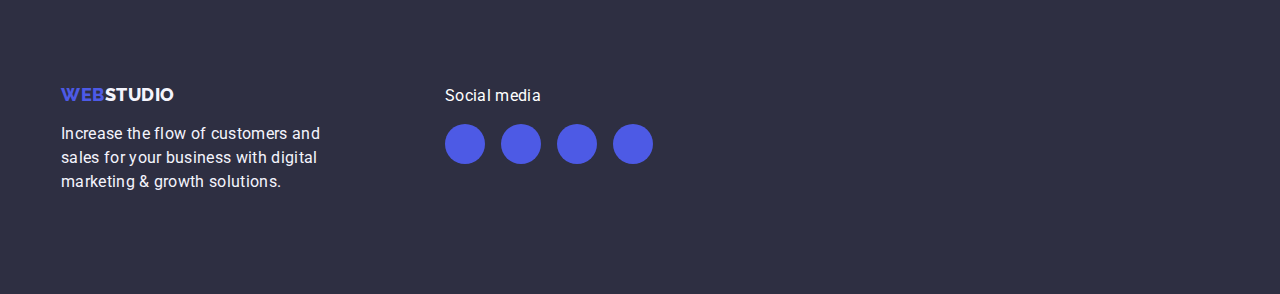
==== commit 08c14e53: "Update portfolio.html" ====
--- a/portfolio.html
+++ b/portfolio.html
@@ -2,13 +2,8 @@
 <html lang="en">
   <head>
     <meta charset="UTF-8" />
-    <meta name="viewport" content="width=device-width, initial-scale=1.0" />
-    <title>WebStudio</title>
-    <link
-      href="https://fonts.googleapis.com/css2?family=Raleway:wght@700&family=Roboto:wght@400;500;700;900&display=swap"
-      rel="stylesheet"
-    />
-    <link rel="stylesheet" href="./css/styles.css" />
+    <meta name="webstudio" content="Portfolio" />
+    <title>Portfolio</title>
     <link
       rel="stylesheet"
       href="https://cdnjs.cloudflare.com/ajax/libs/modern-normalize/2.0.0/modern-normalize.min.css"
@@ -16,326 +11,327 @@
       crossorigin="anonymous"
       referrerpolicy="no-referrer"
     />
+    <link rel="preconnect" href="https://fonts.googleapis.com" />
+    <link rel="preconnect" href="https://fonts.gstatic.com" crossorigin />
+    <link
+      href="https://fonts.googleapis.com/css2?family=Raleway:wght@800&family=Roboto:wght@400;500;700;900&display=swap"
+      rel="stylesheet"
+    />
+    <link rel="stylesheet" href="./css/styles.css" />
   </head>
   <body>
-    <header class="header-layout-and-style box-model container">
-      <nav class="nav-layout">
-        <a class="web" href="index.html"
-          >WEB<span class="studio" href="index.html">STUDIO</span></a
-        >
-        <ul class="menu ul list-layout">
-          <li>
-            <a class="menu-list pointer contacts" href="index.html">Studio</a>
-          </li>
-          <li>
-            <a class="menu-list pointer contacts" href="portfolio.html"
-              >Portfolio</a
-            >
-          </li>
-          <li><a class="menu-list pointer contacts">Contacts</a></li>
+    <header class="header-layout-and-style">
+      <div class="container header-layout-and-style">
+        <nav class="nav-layout">
+          <a class="nav-layout-logo" href="./index.html"
+            >Web<span class="studio">Studio</span></a
+          >
+          <ul class="nav-layout-link">
+            <li>
+              <a class="link" href="index.html"> Studio</a>
+            </li>
+            <li class="current-portfolio">
+              <a class="current-portfolio current-link" href="portfolio.html"
+                >Portfolio</a
+              >
+            </li>
+            <li><a class="link" href="">Contacts</a></li>
+          </ul>
+        </nav>
+        <div class="contacts">
+          <ul class="contacts-layout">
+            <li>
+              <a class="link" href="mailto:info@devstudio.com"
+                >info@devstudio.com</a
+              >
+            </li>
+            <li>
+              <a class="link" href="tel:+11(000)1111111">+11 (000) 111-11-11</a>
+            </li>
+          </ul>
+        </div>
+      </div>
+    </header>
+    <main>
+      <section class="container">
+        <ul class="nav-button">
+          <li><button type="button">All</button></li>
+          <li>
+            <button type="button">Web Site</button>
+          </li>
+          <li>
+            <button type="button">App</button>
+          </li>
+          <li>
+            <button type="button">Design</button>
+          </li>
+          <li>
+            <button type="button">Marketing</button>
+          </li>
         </ul>
-      </nav>
-      <address>
-        <ul class="ul list-layout">
-          <li>
-            <a class="contacts" href="mailito:info@devstudio.com"
-              >info@devstudio.com</a
-            >
-          </li>
-          <li>
-            <a class="contacts" href="tel:+11(000)111-11-11"
-              >+11(000)111-11-11</a
-            >
-          </li>
-        </ul>
-      </address>
-    </header>
-    <main class="main-column">
-      <h2 hidden>Section1</h2>
-      <ul class="menu-button ul list-in-main-section">
-        <li>
-          <button class="button pointer button-portfolio-filter" type="button">
-            All
-          </button>
-        </li>
-        <li>
-          <button class="button pointer button-portfolio-filter" type="button">
-            Web Site
-          </button>
-        </li>
-        <li>
-          <button class="button pointer button-portfolio-filter" type="button">
-            App
-          </button>
-        </li>
-        <li>
-          <button class="button pointer button-portfolio-filter" type="button">
-            Design
-          </button>
-        </li>
-        <li>
-          <button class="button pointer button-portfolio-filter" type="button">
-            Marketing
-          </button>
-        </li>
-      </ul>
-      <h2 hidden>Section2</h2>
-      <section class="container portfolio-section project-box">
-        <ul class="ul list-in-portfolio">
-          <li class="new-image">
-            <div class="window">
+        <ul class="portfolio-project-box">
+          <li class="portfolio-project portfolio-project-photo">
+            <div class="portfolio-project-photo">
               <img
                 src="images/img1a.jpg"
                 alt="new banking app"
                 width="360"
                 height="300"
               />
-              <div class="portfolio-card-border cover new-image-1">
-                <h3>Banking App Interface Concept</h3>
-                <p>App</p>
-              </div>
-            </div>
-          </li>
-          <li class="new-image">
-            <div class="window">
+              <div class="overlay">
+                <p class="overlay-text">
+                  14 Stylish and User-Friendly App Design Concepts · Task
+                  Manager App · Calorie Tracker App · Exotic Fruit Ecommerce App
+                  · Cloud Storage App
+                </p>
+              </div>
+            </div>
+            <div class="portfolio-project-name">
+              <h3>Banking App Interface Concept</h3>
+              <p>App</p>
+            </div>
+          </li>
+          <li class="portfolio-project portfolio-project-photo">
+            <div class="portfolio-project-photo">
+              <div class="overlay">
+                <p class="overlay-text">
+                  14 Stylish and User-Friendly App Design Concepts · Task
+                  Manager App · Calorie Tracker App · Exotic Fruit Ecommerce App
+                  · Cloud Storage App
+                </p>
+              </div>
+
               <img
                 src="images/img2a.jpg"
                 alt="qr code app"
                 width="360"
                 height="300"
               />
-              <div class="portfolio-card-border">
-                <h3>Cashless payment</h3>
-                <p>Marketing</p>
-              </div>
-            </div>
-          </li>
-          <li class="new-image">
-            <div class="window">
+            </div>
+            <div class="portfolio-project-name">
+              <h3>Cashless Payment</h3>
+              <p>Marketing</p>
+            </div>
+          </li>
+          <li class="portfolio-project portfolio-project-photo">
+            <div class="portfolio-project-photo">
+              <div class="overlay">
+                <p class="overlay-text">
+                  14 Stylish and User-Friendly App Design Concepts · Task
+                  Manager App · Calorie Tracker App · Exotic Fruit Ecommerce App
+                  · Cloud Storage App
+                </p>
+              </div>
+
               <img
                 src="images/img3a.jpg"
                 alt="same app on phone and computer"
                 width="360"
                 height="300"
               />
-              <div class="portfolio-card-border">
-                <h3>Meditation App</h3>
-                <p>App</p>
-              </div>
-            </div>
-          </li>
-          <li class="new-image">
-            <div class="window">
+            </div>
+            <div class="portfolio-project-name">
+              <h3>Meditation App</h3>
+              <p>App</p>
+            </div>
+          </li>
+
+          <li class="portfolio-project portfolio-project-photo">
+            <div class="portfolio-project-photo">
+              <div class="overlay">
+                <p class="overlay-text">
+                  14 Stylish and User-Friendly App Design Concepts · Task
+                  Manager App · Calorie Tracker App · Exotic Fruit Ecommerce App
+                  · Cloud Storage App
+                </p>
+              </div>
+
               <img
                 src="images/img4a.jpg"
                 alt="navigation in a modern car"
                 width="360"
                 height="300"
               />
-              <div class="portfolio-card-border">
-                <h3>Taxi Service</h3>
-                <p>Marketing</p>
-              </div>
-            </div>
-          </li>
-          <li class="new-image">
-            <div class="window">
+            </div>
+            <div class="portfolio-project-name">
+              <h3>Taxi Service</h3>
+              <p>Marketing</p>
+            </div>
+          </li>
+          <li class="portfolio-project portfolio-project-photo"">
+            <div class="portfolio-project-photo">
+              <div class="overlay">
+                <p class="overlay-text">
+                  14 Stylish and User-Friendly App Design Concepts · Task
+                  Manager App · Calorie Tracker App · Exotic Fruit Ecommerce App
+                  · Cloud Storage App
+                </p>
+              </div>
+
               <img
                 src="images/img5a.jpg"
                 alt="a variety of wallpapers on the phone"
                 width="360"
                 height="300"
               />
-              <div class="portfolio-card-border">
-                <h3>Screen Ilustrations</h3>
-                <p>Design</p>
-              </div>
-            </div>
-          </li>
-          <li class="new-image">
-            <div class="window">
+            </div>
+            <div class="portfolio-project-name">
+              <h3>Screen Illustrations</h3>
+              <p>Design</p>
+            </div>
+          </li>
+          <li class="portfolio-project portfolio-project-photo"">
+            <div class="portfolio-project-photo">
+              <div class="overlay">
+                <p class="overlay-text">
+                  14 Stylish and User-Friendly App Design Concepts · Task
+                  Manager App · Calorie Tracker App · Exotic Fruit Ecommerce App
+                  · Cloud Storage App
+                </p>
+              </div>
+
               <img
                 src="images/img6a.jpg"
                 alt="smiling girl with a phone and headphones"
                 width="360"
                 height="300"
               />
-              <div class="portfolio-card-border">
-                <h3>Online Courses</h3>
-                <p>Marketing</p>
-              </div>
-            </div>
-          </li>
-          <li class="new-image">
-            <div class="window">
+            </div>
+            <div class="portfolio-project-name">
+              <h3>Online Courses</h3>
+              <p>Marketing</p>
+            </div>
+          </li>
+          <li class="portfolio-project portfolio-project-photo"">
+            <div class="portfolio-project-photo">
+              <div class="overlay">
+                <p class="overlay-text">
+                  14 Stylish and User-Friendly App Design Concepts · Task
+                  Manager App · Calorie Tracker App · Exotic Fruit Ecommerce App
+                  · Cloud Storage App
+                </p>
+              </div>
+
               <img
                 src="images/img7a.jpg"
                 alt="modern technology at home"
                 width="360"
                 height="300"
               />
-              <div class="portfolio-card-border">
-                <h3>Instagram Stories Concept</h3>
-                <p>Design</p>
-              </div>
-            </div>
-          </li>
-          <li class="new-image">
-            <div class="window">
+            </div>
+            <div class="portfolio-project-name">
+              <h3>Instagram Stories Concept</h3>
+              <p>Design</p>
+            </div>
+          </li>
+          <li class="portfolio-project portfolio-project-photo"">
+            <div class="portfolio-project-photo">
+              <div class="overlay">
+                <p class="overlay-text">
+                  14 Stylish and User-Friendly App Design Concepts · Task
+                  Manager App · Calorie Tracker App · Exotic Fruit Ecommerce App
+                  · Cloud Storage App
+                </p>
+              </div>
+
               <img
                 src="images/img8a.jpg"
                 alt="fresh fruit and vegetables"
                 width="360"
                 height="300"
               />
-              <div class="portfolio-card-border">
-                <h3>Organic Food</h3>
-                <p>Web Site</p>
-              </div>
-            </div>
-          </li>
-          <li class="new-image">
-            <div class="window">
+            </div>
+            <div class="portfolio-project-name">
+              <h3>Organic Food</h3>
+              <p>Web Site</p>
+            </div>
+          </li>
+
+          <li class="portfolio-project portfolio-project-photo"">
+            <div class="portfolio-project-photo">
+              <div class="overlay">
+                <p class="overlay-text">
+                  14 Stylish and User-Friendly App Design Concepts · Task
+                  Manager App · Calorie Tracker App · Exotic Fruit Ecommerce App
+                  · Cloud Storage App
+                </p>
+              </div>
+
               <img
                 src="images/img9a.jpg"
                 alt="cup of coffee"
                 width="360"
                 height="300"
               />
-              <div class="portfolio-card-border">
-                <h3>Fresh Coffee</h3>
-                <p>Web Site</p>
-              </div>
+            </div>
+            <div class="portfolio-project-name">
+              <h3>Fresh Coffee</h3>
+              <p>Web Site</p>
             </div>
           </li>
         </ul>
       </section>
     </main>
-    <footer class="footer-color footer">
-      <section class="container footer-section">
-        <div>
-          <a class="web" href="index.html"
-            >WEB<span class="studio-1" href="index.html">STUDIO</span></a
-          >
-          <p class="p-in-footer">
-            Increase the flow of customers and sales for your business with
-            digital marketing & growth solutions.
-          </p>
-        </div>
-        <div>
-          <span class="social-media-in-footer">Social media</span>
-          <ul class="list-footer-social-links">
-            <li>
-              <a href="#">
-                <svg
-                  width="24"
-                  height="24"
-                  viewBox="0 0 24 24"
-                  fill="none"
-                  xmlns="http://www.w3.org/2000/svg"
-                >
-                  <g clip-path="url(#clip0_595001_397)">
-                    <path
-                      d="M23.9765 7.05607C23.9203 5.78085 23.7141 4.90416 23.4187 4.14449C23.1139 3.33812 22.6451 2.61617 22.0308 2.01602C21.4307 1.40652 20.704 0.932921 19.9069 0.632936C19.1429 0.337529 18.2708 0.131312 16.9955 0.0750879C15.7108 0.0141019 15.303 0 12.0445 0C8.78606 0 8.37821 0.0141019 7.09823 0.0703262C5.82302 0.126551 4.94633 0.332951 4.18684 0.628174C3.38029 0.932922 2.65835 1.40176 2.05819 2.01602C1.4487 2.61617 0.975279 3.34288 0.675111 4.13991C0.379704 4.90416 0.173487 5.77609 0.117263 7.0513C0.0562771 8.33604 0.0421753 8.7439 0.0421753 12.0023C0.0421753 15.2608 0.0562771 15.6686 0.112501 16.9486C0.168726 18.2238 0.375126 19.1005 0.670532 19.8602C0.975279 20.6666 1.4487 21.3885 2.05819 21.9887C2.65835 22.5982 3.38505 23.0718 4.18208 23.3718C4.94633 23.6672 5.81826 23.8734 7.09366 23.9296C8.37345 23.986 8.78148 23.9999 12.0399 23.9999C15.2984 23.9999 15.7062 23.986 16.9862 23.9296C18.2614 23.8734 19.1381 23.6672 19.8976 23.3718C21.5105 22.7482 22.7857 21.4729 23.4093 19.8602C23.7046 19.096 23.911 18.2238 23.9672 16.9486C24.0234 15.6686 24.0375 15.2608 24.0375 12.0023C24.0375 8.7439 24.0327 8.33604 23.9765 7.05607ZM21.8153 16.8549C21.7636 18.027 21.5667 18.6599 21.4027 19.0819C20.9994 20.1274 20.1696 20.9572 19.124 21.3605C18.7021 21.5246 18.0645 21.7215 16.897 21.7729C15.6311 21.8293 15.2515 21.8433 12.0493 21.8433C8.84705 21.8433 8.46264 21.8293 7.20134 21.7729C6.02924 21.7215 5.3963 21.5246 4.97435 21.3605C4.45404 21.1682 3.98044 20.8634 3.59603 20.4649C3.19751 20.0758 2.89277 19.6069 2.70047 19.0866C2.53637 18.6647 2.3395 18.027 2.28803 16.8596C2.23163 15.5937 2.21771 15.2139 2.21771 12.0117C2.21771 8.80946 2.23163 8.42505 2.28803 7.16394C2.3395 5.99183 2.53637 5.3589 2.70047 4.93694C2.89277 4.41645 3.19751 3.94303 3.60079 3.55843C3.98978 3.15992 4.45862 2.85517 4.97911 2.66306C5.40107 2.49896 6.03876 2.30209 7.2061 2.25044C8.47198 2.19422 8.85181 2.18011 12.0538 2.18011C15.2608 2.18011 15.6405 2.19422 16.9018 2.25044C18.0739 2.30209 18.7068 2.49896 19.1288 2.66306C19.6491 2.85517 20.1227 3.15992 20.5071 3.55843C20.9056 3.94761 21.2104 4.41645 21.4027 4.93694C21.5667 5.3589 21.7636 5.99641 21.8153 7.16394C21.8715 8.42981 21.8856 8.80946 21.8856 12.0117C21.8856 15.2139 21.8715 15.589 21.8153 16.8549Z"
-                      fill="#F4F4FD"
-                    />
-                    <path
-                      d="M12.0445 5.83704C8.64086 5.83704 5.87927 8.59844 5.87927 12.0023C5.87927 15.4062 8.64086 18.1676 12.0445 18.1676C15.4484 18.1676 18.2098 15.4062 18.2098 12.0023C18.2098 8.59844 15.4484 5.83704 12.0445 5.83704ZM12.0445 16.0016C9.8364 16.0016 8.04528 14.2106 8.04528 12.0023C8.04528 9.79398 9.8364 8.00305 12.0445 8.00305C14.2529 8.00305 16.0438 9.79398 16.0438 12.0023C16.0438 14.2106 14.2529 16.0016 12.0445 16.0016Z"
-                      fill="#F4F4FD"
-                    />
-                    <path
-                      d="M19.893 5.59336C19.893 6.3882 19.2486 7.03267 18.4535 7.03267C17.6587 7.03267 17.0142 6.3882 17.0142 5.59336C17.0142 4.79835 17.6587 4.15405 18.4535 4.15405C19.2486 4.15405 19.893 4.79835 19.893 5.59336Z"
-                      fill="#F4F4FD"
-                    />
-                  </g>
-                  <defs>
-                    <clipPath id="clip0_595001_397">
-                      <rect width="24" height="24" fill="white" />
-                    </clipPath>
-                  </defs>
-                </svg>
-              </a>
-            </li>
-            <li>
-              <a href="#">
-                <svg
-                  width="24"
-                  height="24"
-                  viewBox="0 0 24 24"
-                  fill="none"
-                  xmlns="http://www.w3.org/2000/svg"
-                >
-                  <g clip-path="url(#clip0_595001_470)">
-                    <path
-                      d="M24 4.5585C23.1075 4.95 22.1565 5.2095 21.165 5.3355C22.185 4.7265 22.9635 3.7695 23.3295 2.616C22.3785 3.183 21.3285 3.5835 20.2095 3.807C19.3065 2.8455 18.0195 2.25 16.6155 2.25C13.8915 2.25 11.6985 4.461 11.6985 7.1715C11.6985 7.5615 11.7315 7.9365 11.8125 8.2935C7.722 8.094 4.1025 6.1335 1.671 3.147C1.2465 3.8835 0.9975 4.7265 0.9975 5.634C0.9975 7.338 1.875 8.8485 3.183 9.723C2.3925 9.708 1.617 9.4785 0.96 9.117C0.96 9.132 0.96 9.1515 0.96 9.171C0.96 11.562 2.6655 13.548 4.902 14.0055C4.5015 14.115 4.065 14.1675 3.612 14.1675C3.297 14.1675 2.979 14.1495 2.6805 14.0835C3.318 16.032 5.127 17.4645 7.278 17.511C5.604 18.8205 3.4785 19.6095 1.1775 19.6095C0.774 19.6095 0.387 19.5915 0 19.542C2.1795 20.9475 4.7625 21.75 7.548 21.75C16.602 21.75 21.552 14.25 21.552 7.749C21.552 7.5315 21.5445 7.3215 21.534 7.113C22.5105 6.42 23.331 5.5545 24 4.5585Z"
-                      fill="#F4F4FD"
-                    />
-                  </g>
-                  <defs>
-                    <clipPath id="clip0_595001_470">
-                      <rect width="24" height="24" fill="white" />
-                    </clipPath>
-                  </defs>
-                </svg>
-              </a>
-            </li>
-            <li>
-              <a href="#">
-                <svg
-                  width="24"
-                  height="24"
-                  viewBox="0 0 24 24"
-                  fill="none"
-                  xmlns="http://www.w3.org/2000/svg"
-                >
-                  <g clip-path="url(#clip0_595001_383)">
-                    <path
-                      d="M15.997 3.985H18.188V0.169C17.81 0.117 16.51 0 14.996 0C11.837 0 9.67301 1.987 9.67301 5.639V9H6.18701V13.266H9.67301V24H13.947V13.267H17.292L17.823 9.001H13.946V6.062C13.947 4.829 14.279 3.985 15.997 3.985Z"
-                      fill="#F4F4FD"
-                    />
-                  </g>
-                  <defs>
-                    <clipPath id="clip0_595001_383">
-                      <rect width="24" height="24" fill="white" />
-                    </clipPath>
-                  </defs>
-                </svg>
-              </a>
-            </li>
-            <li>
-              <a href="#">
-                <svg
-                  width="24"
-                  height="24"
-                  viewBox="0 0 24 24"
-                  fill="none"
-                  xmlns="http://www.w3.org/2000/svg"
-                >
-                  <g clip-path="url(#clip0_595001_514)">
-                    <path
-                      d="M23.994 24.0001V23.9991H24V15.1971C24 10.8911 23.073 7.5741 18.039 7.5741C15.619 7.5741 13.995 8.9021 13.332 10.1611H13.262V7.9761H8.48901V23.9991H13.459V16.0651C13.459 13.9761 13.855 11.9561 16.442 11.9561C18.991 11.9561 19.029 14.3401 19.029 16.1991V24.0001H23.994Z"
-                      fill="#F4F4FD"
-                    />
-                    <path
-                      d="M0.395996 7.97693H5.372V23.9999H0.395996V7.97693Z"
-                      fill="#F4F4FD"
-                    />
-                    <path
-                      d="M2.882 0C1.291 0 0 1.291 0 2.882C0 4.473 1.291 5.791 2.882 5.791C4.473 5.791 5.764 4.473 5.764 2.882C5.763 1.291 4.472 0 2.882 0V0Z"
-                      fill="#F4F4FD"
-                    />
-                  </g>
-                  <defs>
-                    <clipPath id="clip0_595001_514">
-                      <rect width="24" height="24" fill="white" />
-                    </clipPath>
-                  </defs>
-                </svg>
-              </a>
-            </li>
-          </ul>
-        </div>
-      </section>
+    <footer class="footer-class footer-list">
+      <div class="container logo-footer">
+        <ul>
+          <li class="footer-item">
+            <a class="nav-layout-logo" href="">
+              WEB<span class="logo-studio-footer">STUDIO</span>
+            </a>
+            <p class="footer-text">
+              Increase the flow of customers and sales for your business with
+              digital marketing & growth solutions.
+            </p>
+          </li>
+          <li>
+            <div class="footer-sm">
+              <p class="sm-text">Social media</p>
+              <ul class="sm">
+                <li>
+                  <div class="sm-icons">
+                    <a href="#">
+                      <svg class="sm-icons-item">
+                        <use href="./images/icons.svg#icon-instagram-2-1"></use>
+                      </svg>
+                    </a>
+                  </div>
+                </li>
+
+                <li>
+                  <div class="sm-icons">
+                    <a href="#">
+                      <svg class="sm-icons-item">
+                        <use href="./images/icons.svg#icon-twitter-1"></use>
+                      </svg>
+                    </a>
+                  </div>
+                </li>
+
+                <li>
+                  <div class="sm-icons">
+                    <a href="#">
+                      <svg class="sm-icons-item">
+                        <use href="./images/icons.svg#icon-facebook-1"></use>
+                      </svg>
+                    </a>
+                  </div>
+                </li>
+
+                <li>
+                  <div class="sm-icons">
+                    <a href="#">
+                      <svg class="sm-icons-item">
+                        <use href="./images/icons.svg#icon-linkedin-1"></use>
+                      </svg>
+                    </a>
+                  </div>
+                </li>
+              </ul>
+            </div>
+          </li>
+        </ul>
+      </div>
     </footer>
     <script src="./js/modal.js"></script>
   </body>
--- a/css/styles.css
+++ b/css/styles.css
@@ -1,92 +1,464 @@
 :root {
-  --color-text-in-web-and-btn: #4d5ae5;
-  --color-text-in-menu-adress-h2-footer-bg: #2e2f42;
-  --color-text-in-p: darkgrey;
-  --background: #fff;
-  --background2: #2f2f42;
-  --background3: #f4f4fd;
-  --color-button-hover-focus-and-active: #404bbf;
-  ---background4: #e7e9fc;
+  --navy-blue: #2e2f42;
+  --iris: #4d5ae5;
+  --slate: #434455;
+  --cloud: #f4f4fd;
+  --cornflower: #e7e9fc;
+  --ocean: #404bbf;
+  --white: #ffffff;
+  --green: #31d0aa;
+  --navyblue-modal: #2e2f42;
+  --tr-function: cubic-bezier(0.4, 0, 0.2, 1);
+  --tr-duration: 250ms;
   --transition: var(--tr-function) var(--tr-duration);
 }
+html {
+  overflow: auto;
+  box-sizing: border-box;
+  max-width: 1440px;
+  margin: auto;
+}
 * {
-  box-sizing: border-box;
   margin: 0;
   padding: 0;
 }
+section {
+  padding-top: 120px;
+  padding-bottom: 120px;
+}
+ul {
+  list-style-type: none;
+}
+.container {
+  width: 1158px;
+  margin: 0 auto;
+  padding: 0 15px;
+}
+
 body {
-  color: #2e2f42;
   font-family: "Roboto", sans-serif;
-  background: var(--background);
-}
-.web {
-  color: var(--color-text-in-web-and-btn);
+  color: var(--navy-blue, #2e2f42);
+  background-color: var(--white, #ffffff);
+  font-size: 16px;
+}
+.header-layout-and-style {
+  display: flex;
+  justify-content: space-between;
+  align-items: center;
+  margin-bottom: 0;
+  border-bottom: 1px solid var(--cornflower, #e7e9fc);
+}
+.nav-layout-logo {
+  margin-right: 76px;
+  font-family: "Raleway", sans-serif;
+  font-weight: 800;
+  font-size: 18px;
+  line-height: 1.17;
+  font-weight: 800px;
+  letter-spacing: 0.54px;
+  text-transform: uppercase;
+  color: var(--iris);
   text-decoration: none;
+}
+.studio {
+  color: var(--navy-blue, #2e2f42);
+}
+.link,
+.current,
+.current-portfolio {
+  font-size: 16px;
+  line-height: 1.5;
+  text-decoration: none;
+  color: var(--navy-blue);
+  letter-spacing: 0.02em;
+  transition-property: color;
+  position: relative;
+  display: block;
+}
+
+.contacts-layout {
+  display: flex;
+  justify-content: flex-end;
+  gap: 40px;
+  font-style: normal;
+}
+.nav-layout-link {
+  display: flex;
+  padding: 24px 0;
+  gap: 40px;
+  font-weight: 500;
+  line-height: 1.5;
+  margin-bottom: -2px;
+}
+.current {
+  position: relative;
+}
+.current ::after {
+  display: block;
+  position: absolute;
+  content: "";
+  border-radius: 2px;
+  width: 48px;
+  height: 4px;
+  top: 44px;
+  background: var(--ocean, #404bbf);
+  background-color: var(--ocean);
+}
+
+.current-link {
+  color: var(--ocean, #404bbf);
+}
+.current-portfolio {
+  position: relative;
+}
+.current-portfolio ::after {
+  display: block;
+  position: absolute;
+  content: "";
+  border-radius: 2px;
+  width: 66px;
+  height: 4px;
+  top: 44px;
+  background-color: var(--ocean);
+}
+.nav-layout {
+  display: flex;
+  align-items: center;
+  gap: 40px;
+}
+.contacts {
+  color: var(--slate);
+  font-weight: 400;
+  display: block;
+}
+.contacts:hover,
+.contacts:focus {
+  color: var(--ocean);
+  transition: color var(--transition), background-color var(--transition),
+    box-shadow var(--transition);
+}
+
+.nav-layout-link a:hover,
+.nav-layout-link a:focus {
+  color: var(--ocean, #404bbf);
+  transition: color var(--transition), background-color var(--transition),
+    box-shadow var(--transition);
+}
+
+.navi-left li {
+  display: inline-flex;
+  align-items: flex-start;
+  gap: 40px;
+  padding-right: 40px;
+}
+
+/*.current {
+  display: flex;
+  width: 48px;
+  flex-direction: column;
+  justify-content: center;
+  align-items: flex-start;
+}*/
+
+.current-link-portfolio {
+  position: relative;
+}
+.current-link-portfolio ::after {
+  content: "";
+  position: absolute;
+  top: 20px;
+  width: 66px;
+  height: 4px;
+  border-radius: 2px;
+  background: var(--ocean, #404bbf);
+  margin-bottom: 0;
+}
+
+.contacts-layout a:hover,
+.contacts-layout a:focus {
+  color: var(--ocean, #404bbf);
+  transition: color var(--transition), background-color var(--transition),
+    box-shadow var(--transition);
+}
+.main-column {
+  max-width: 1440px;
+  background-color: var(--navy-blue, #2e2f42);
+  background-image: linear-gradient(
+      to bottom,
+      var(--grey, rgba(46, 47, 66, 0.7)),
+      var(--grey, rgba(46, 47, 66, 0.7))
+    ),
+    url(../images/hero.jpg);
+  text-align: center;
+}
+
+.main-text {
+  width: 496px;
+  padding-top: 188px;
+  margin: auto;
+  font-size: 56px;
+  color: var(--white, #ffffff);
+  font-weight: 700;
+  line-height: 1.07;
+  letter-spacing: 1.12px;
+  padding-bottom: 48px;
+  margin-top: -120px;
+}
+.servis-button {
+  display: inline-flex;
+  padding: 16px 32px;
+  align-items: flex-start;
+  gap: 10px;
+  border-radius: 4px;
+  border: 4px;
+  color: var(--white, #ffffff);
+  font-size: 16px;
+  font-weight: 500;
+  line-height: 1.5;
+  margin-bottom: 68px;
+  letter-spacing: 0.64px;
+  background: var(--iris, #4d5ae5);
+  box-shadow: 0px 4px 4px 0px rgba(0, 0, 0, 0, 0.15);
+}
+.servis-button:hover,
+.servis-button:focus {
+  background: var(--ocean, #404bbf);
+  transition: color var(--transition), background-color var(--transition),
+    box-shadow var(--transition);
+}
+button:hover {
+  cursor: pointer;
+}
+
+h3 {
+  color: var(--navy-blue, #2e2f42);
+  font-size: 20px;
+  font-weight: 500;
+  line-height: 1.2;
+  letter-spacing: 0.4px;
+  padding-bottom: 8px;
+}
+.feature-list ul {
+  display: inline-flex;
+  justify-content: center;
+  flex-shrink: 0;
+  gap: 24px;
+}
+.feature-item {
+  display: block;
+  width: 264px;
+  flex-direction: column;
+  align-items: flex-start;
+}
+.feature-icons {
+  width: 264px;
+  height: 112px;
+  border-radius: 4px;
+  background: var(--cloud, #f4f4fd);
+  margin-bottom: 8px;
+}
+.feature-icons-item {
+  width: 64px;
+  height: 64px;
+  margin: 24px 100px;
+}
+h2 {
+  color: var(--navy-blue, #2e2f42);
+  text-align: center;
+  font-size: 36px;
+  font-weight: 700;
+  line-height: 1.11;
+  letter-spacing: 0.72px;
+  text-transform: capitalize;
+}
+.work-section li {
+  display: inline-flex;
+  flex-direction: column;
+  align-items: flex-start;
+  border: 1px solid var(--cornflower, #e7e9fc);
+  background: url(<path-to-image>),
+    lightgray -72.845px -19px / 144.444% 112.667% no-repeat;
+}
+.work {
+  padding-top: 0;
+}
+
+.work-header {
+  padding-bottom: 72px;
+}
+.work-section {
+  display: flex;
+  justify-content: center;
+  gap: 24px;
+}
+.team {
+  background-color: var(--cloud, #f4f4fd);
+}
+.team-header {
+  padding-bottom: 72px;
+}
+.team-card-box {
+  background-color: var(--white, #ffffff);
+  border-radius: 0px 0px 4px 4px;
+  box-shadow: 0px 2px 1px 0px rgba(46, 47, 66, 0.08),
+    0px 1px 1px 0px rgba(46, 47, 66, 0.16),
+    0px 1px 6px 0px rgba(46, 47, 66, 0.08);
+}
+.team-card {
+  display: inline-flex;
+  justify-content: center;
+  flex-shrink: 0;
+  gap: 24px;
+}
+
+.team-card-description {
+  padding-top: 32px;
+  padding-bottom: 32px;
+  text-align: center;
+  gap: 8px;
+}
+p {
+  color: var(--slate, #434455);
+  line-height: 1.5;
+  letter-spacing: 0.32px;
+}
+.sm-team-links {
+  margin-top: 8px;
+  display: flex;
+  justify-content: center;
+  align-items: center;
+  gap: 24px;
+}
+
+.team-sm {
+  background-color: var(--iris);
+  border-radius: 50%;
+  width: 40px;
+  height: 40px;
+  flex-shrink: 0;
+}
+.team-sm-item {
+  margin: 12px;
+  width: 16px;
+  height: 16px;
+}
+.team-sm:hover,
+.team-sm:focus {
+  background-color: var(--ocean, #404bbf);
+  transition: color var(--transition), background-color var(--transition),
+    box-shadow var(--transition);
+}
+.team-sm:hover {
+  cursor: pointer;
+}
+
+.customers {
+  padding-top: 72px;
+  display: flex;
+  justify-content: center;
+  align-items: flex-start;
+  gap: 24px;
+}
+
+.customers-icons {
+  fill: #8e8f99;
+  width: 168px;
+  height: 88px;
+  flex-shrink: 0;
+  padding: 16px 32px;
+  border-radius: 4px;
+  border: 1px solid var(--lightslate, #8e8f99);
+}
+
+.customers-icons:focus,
+.customers-icons:hover {
+  border-color: var(--ocean);
+  fill: var(--ocean);
+  transition: color var(--transition), background-color var(--transition),
+    box-shadow var(--transition);
+}
+
+.customers-icons:hover {
+  cursor: pointer;
+}
+
+.footer-class {
+  background-color: var(--navy-blue, #2e2f42);
+}
+.logo-footer {
+  padding-top: 100px;
+  justify-content: left;
+}
+.logo-studio-footer {
+  color: var(--cloud, #f4f4fd);
   font-family: Raleway;
   font-size: 18px;
-  font-style: normal;
   font-weight: 800;
-  line-height: 1.31;
+  line-height: 1.16;
   letter-spacing: 0.54px;
   text-transform: uppercase;
 }
-.logo {
+.footer-text {
+  color: var(--cloud, #f4f4fd);
+  font-size: 16px;
+  line-height: 1.5;
+  letter-spacing: 0.32px;
+  width: 264px;
+  margin: 0;
+  padding-top: 16px;
+  padding-bottom: 100px;
+}
+
+.link-footer {
   text-decoration: none;
-  color: var(--color-text-in-web-and-btn);
-  font-family: Raleway;
-  font-size: 18px;
-  font-style: normal;
-  font-weight: 800;
-  line-height: 1.31;
-  letter-spacing: 0.54px;
-  text-transform: uppercase;
-}
-.studio {
-  text-decoration: none;
-  color: var(--color-text-in-menu-adress-h2-footer-bg);
-  font-family: Raleway;
-  font-size: 18px;
-  font-style: normal;
-  font-weight: 800;
-  line-height: 1.31;
-  letter-spacing: 0.54px;
-  text-transform: uppercase;
-}
-.studio-1 {
-  text-decoration: none;
-  color: var(--background);
-  font-family: Raleway;
-  font-size: 18px;
-  font-style: normal;
-  font-weight: 800;
-  line-height: 1.31;
-  letter-spacing: 0.54px;
-  text-transform: uppercase;
-}
-
-.pointer {
+}
+.footer-list ul {
+  display: inline-flex;
+  justify-content: center;
+  flex-shrink: 0;
+}
+.footer-sm {
+  padding-left: 120px;
+  display: block;
+  flex-direction: column;
+}
+.sm-text {
+  color: var(--white, #fff);
+  font-size: 16px;
+  line-height: 1.5;
+  letter-spacing: 0.32px;
+  margin-top: 100;
+  padding-bottom: 16px;
+}
+.sm {
+  display: inline-flex;
+  align-items: flex-start;
+  gap: 16px;
+}
+
+.sm-icons {
+  background-color: var(--iris);
+  border-radius: 50%;
+  width: 40px;
+  height: 40px;
+}
+.sm-icons-item {
+  margin: 8px;
+  width: 24px;
+  height: 24px;
+}
+
+.sm-icons:focus,
+.sm-icons:hover {
+  background-color: var(--green, #31d0aa);
+  transition: color var(--transition), background-color var(--transition),
+    box-shadow var(--transition);
+}
+.sm-icons:hover {
   cursor: pointer;
 }
 
-.contacts:hover {
-  color: var(--color-button-hover-focus-and-active);
-  transition: 0.25s;
-  transition-timing-function: cubic-bezier(0.4, 0, 0.2, 1);
-}
-
-.contacts:focus {
-  color: var(--color-text-in-web-and-btn);
-  transition: 0.25s;
-  transition-timing-function: cubic-bezier(0.4, 0, 0.2, 1);
-}
-
-.contacts:active {
-  color: var(--color-button-hover-focus-and-active);
-  transition: 0.25s;
-  transition-timing-function: cubic-bezier(0.4, 0, 0.2, 1);
-}
-
-.menu-button {
+.nav-button {
   display: flex;
   justify-content: center;
   align-items: flex-start;
@@ -94,8 +466,7 @@
   padding-top: 96px;
   padding-bottom: 72px;
 }
-
-.menu-button .button {
+.nav-button button {
   display: flex;
   padding: 12px 24px;
   align-items: center;
@@ -108,7 +479,8 @@
   letter-spacing: 0.64px;
   background: var(--cloud, #f4f4fd);
 }
-.menu-button .button:hover .menu-button .button:focus {
+.nav-button button:hover,
+.nav-button button:focus {
   align-items: flex-start;
   border-radius: 4px;
   border: none;
@@ -119,323 +491,11 @@
   transition: color var(--transition), background-color var(--transition),
     box-shadow var(--transition);
 }
-.menu-button:hover {
+.nav-button:hover {
   cursor: pointer;
 }
-.menu-button .button:active {
-  color: #fff;
-  background-color: var(--color-button-hover-focus-and-active);
-  font-style: normal;
-  font-weight: 500;
-  line-height: 1.5;
-  letter-spacing: 0.32px;
-  text-decoration: none;
-  transition: 0.25s;
-  transition-timing-function: cubic-bezier(0.4, 0, 0.2, 1);
-}
-.button-in-main-section {
-  margin: 60px auto 188px;
-  padding: 20px 40px;
-  border: none;
-  border-radius: 4px;
-  color: #fff;
-  background-color: var(--color-button-hover-focus-and-active);
-  font-size: 16px;
-  font-style: normal;
-  font-weight: 500;
-  line-height: 1.5;
-  letter-spacing: 0.32px;
-  text-decoration: none;
-}
-
-.section {
-  padding: 120px 0;
-}
-
-.section1 {
-  color: var(--background2);
-}
-.section3 {
-  display: flex;
-  justify-content: center;
-  width: 100%;
-  background-color: var(--background3);
-}
-ul {
-  list-style-type: none;
-}
-.footer-color {
-  background-color: var(--color-text-in-menu-adress-h2-footer-bg);
-}
-.section-effective-solution {
-  display: flex;
-  align-items: center;
-  flex-direction: column;
-  background-image: url("../images/people-office\ 1.jpg");
-  background-size: cover;
-  color: #fff;
-  font-size: 3.5rem;
-  font-style: normal;
-  font-weight: 700;
-  line-height: 3.75rem;
-  letter-spacing: 0.07rem;
-  margin: 0 auto;
-}
-
-.h3 {
-  color: var(--color-text-in-menu-adress-h2-footer-bg);
-  font-family: Roboto;
-  font-size: 1.25rem;
-  font-style: normal;
-  font-weight: 500;
-  line-height: 1.5;
-  letter-spacing: 0.025;
-}
-.p-in-main {
-  color: #434455;
-  font-size: 16px;
-  font-style: normal;
-  font-weight: 400;
-  line-height: 1.5;
-  letter-spacing: 0.02;
-}
-.p-in-footer {
-  width: 264px;
-  color: var(--background3);
-  font-size: 16px;
-  font-style: normal;
-  font-weight: 400;
-  line-height: 1.5;
-  letter-spacing: 0.02;
-}
-/* menu in navi*/
-.menu,
-.navi {
-  color: var(--color-text-in-menu-adress-h2-footer-bg);
-  font-size: 1rem;
-  font-style: normal;
-  font-weight: 500;
-  line-height: 1.5;
-  letter-spacing: 0.02rem;
-  text-decoration: none;
-}
-.studio-in-footer {
-  color: #fff;
-}
-.contacts {
-  width: 71px;
-  color: var(--color-text-in-menu-adress-h2-footer-bg);
-  font-size: 16px;
-  font-style: normal;
-  font-weight: 400;
-  line-height: 1.5;
-  letter-spacing: 0.32px;
-  text-decoration: none;
-}
-
-.header-layout-and-style {
-  flex-shrink: 0;
-  border-bottom: 1px solid var(---background4);
-  background: var(--background);
-  border-radius: 2px;
-  padding: 4px 2px;
-  margin: 0 auto;
-  width: 1440px;
-  height: 72px;
-}
-.box-model {
-  display: flex;
-  justify-content: space-between;
-  justify-items: center;
-  align-content: center;
-  align-items: center;
-}
-.web-layout {
-  display: flex;
-  width: 2.75rem;
-  height: 1.3125rem;
-  flex-direction: column;
-  justify-content: center;
-}
-.studio-lauout {
-  display: flex;
-  width: 4.4375rem;
-  height: 1.3125rem;
-  flex-direction: column;
-  justify-content: center;
-}
-
-.container {
-  width: 1158px;
-}
-
-.list-layout {
-  padding: 0;
-  margin-left: 76px;
-  display: flex;
-}
-
-.list-layout li:not(:last-child) {
-  padding-right: 40px;
-}
-
-.nav-layout {
-  display: flex;
-  align-items: center;
-  justify-content: space-between;
-  position: relative;
-}
-.list-layout::after {
-  content: "";
-  display: block;
-  position: absolute;
-  bottom: -20px;
-  left: 0;
-  width: 66px;
-  height: 4px;
-  top: 44;
-  background-color: var(#404bbf);
-  border-radius: 2px;
-}
-h1 {
-  width: 496px;
-  text-align: center;
-  margin: 188px auto 0;
-  font-size: 56px;
-}
-
-h2 {
-  text-align: center;
-  font-size: 36px;
-  margin: 0;
-  padding-bottom: 72px;
-}
-
-.list-in-main-section {
-  padding: 0;
-  display: flex;
-  justify-content: center;
-}
-
-.list-in-main-section li:not(:last-child) {
-  margin-right: 24px;
-}
-
-.footer {
-  display: flex;
-  justify-content: center;
-  padding: 100px 0;
-}
-
-.social-media-in-footer {
-  color: var(--background3);
-  font-size: 16px;
-  font-style: normal;
-  font-weight: 500;
-  line-height: 1.5;
-  letter-spacing: 0.02;
-}
-
-.list-in-footer {
-  padding: 0;
-  display: flex;
-}
-
-.list-in-footer li:not(:last-child) {
-  padding-right: 120px;
-}
-
-.button-portfolio-filter {
-  padding: 12px 24px;
-  border: none;
-  border-radius: 4px;
-}
-
-.relative {
-  position: relative;
-  height: 600px;
-  width: 100%;
-}
-
-.bg-darker {
-  position: absolute;
-  top: 0;
-  left: 0;
-  height: 100%;
-  width: 100%;
-  background-color: rgba(46, 47, 66, 0.7);
-}
-
-.solution-content-container {
-  position: absolute;
-  top: 50%;
-  left: 50%;
-  transform: translateX(-50%) translateY(-50%);
-  display: flex;
-  flex-direction: column;
-  align-items: center;
-}
-
-.main-column {
-  display: flex;
-  flex-flow: column;
-  align-items: center;
-}
-
-.portfolio-card-border {
-  padding: 32px 16px;
-  border: 1px solid var(---background4);
-  border-top: none;
-  transition: 0.25s;
-  transition-timing-function: cubic-bezier(0.4, 0, 0.2, 1);
-}
-
-.portfolio-card-border p {
-  margin-top: 8px;
-  margin-bottom: 0;
-}
-
-h3 {
-  margin: 0;
-}
-
-.list-in-portfolio {
-  padding: 0;
-  display: flex;
-  justify-content: center;
-  flex-flow: wrap;
-  transition: 0.25s;
-  transition-timing-function: cubic-bezier(0.4, 0, 0.2, 1);
-}
-
-.list-in-portfolio li {
-  display: flex;
-  transition-property: box-shadow;
-  row-gap: 48px;
-  flex-wrap: wrap;
-  column-gap: 24px;
-  flex-direction: column;
-  padding-right: 24px;
-  margin-bottom: 48px;
-  transition: 0.25s;
-  transition-timing-function: cubic-bezier(0.4, 0, 0.2, 1);
-}
-
-.list-in-portfolio li:hover,
-.portfolio-card-border {
-  cursor: pointer;
-  background: var(--color-text-in-web-and-btn);
-  box-shadow: 0px 2px 1px 0px rgba(46, 47, 66, 0.08),
-    0px 1px 1px 0px rgba(46, 47, 66, 0.16),
-    0px 1px 6px 0px rgba(46, 47, 66, 0.08);
-  transition: 0.25s;
-  transition-timing-function: cubic-bezier(0.4, 0, 0.2, 1);
-}
-
-.portfolio-section {
-  margin-bottom: 120px;
-}
-.project-box {
+
+.portfolio-project-box {
   display: flex;
   justify-content: center;
   flex-direction: row;
@@ -443,6 +503,24 @@
   column-gap: 24px;
   row-gap: 48px;
   margin-bottom: 120px;
+}
+.portfolio-project {
+  transition-property: box-shadow;
+  transition-duration: 250ms;
+  transition-timing-function: cubic-bezier(0.4, 0, 0.2, 1);
+}
+.portfolio-project:hover {
+  box-shadow: 0px 2px 1px 0px rgba(46, 47, 66, 0.08);
+
+  box-shadow: 0px 1px 1px 0px rgba(46, 47, 66, 0.16);
+
+  box-shadow: 0px 1px 6px 0px rgba(46, 47, 66, 0.08);
+  transition: color var(--transition), background-color var(--transition),
+    box-shadow var(--transition);
+}
+.portfolio-project-photo {
+  position: relative;
+  overflow: hidden;
 }
 .overlay {
   background: var(--iris, #4d5ae5);
@@ -461,127 +539,7 @@
   letter-spacing: 0.32px;
   padding: 40px 32px 164px;
 }
-.main-icon-background {
-  display: flex;
-  justify-content: center;
-  align-items: center;
-  padding: 24px 50px;
-  background-color: var(--background3);
-}
-
-.list-customers li {
-  margin-right: 24px;
-  padding: 16px 32px;
-  border: 1px solid #8e8f99;
-  fill: #8e8f99;
-  cursor: pointer;
-}
-.icon li:hover {
-  border: 1px solid #404bbf;
-  fill: #404bbf;
-}
-
-.list-social-card {
-  display: flex;
-  justify-content: center;
-  padding: 0;
-}
-
-.list-social-card li {
-  position: relative;
-  padding: 20px;
-  background-color: var(--color-text-in-web-and-btn);
-  border-radius: 50%;
-  cursor: pointer;
-}
-.list-social-card li:hover {
-  background-color: #31d0aa;
-}
-
-.list-social-card li:not(:last-child) {
-  margin-right: 24px;
-}
-
-.list-social-card li svg {
-  position: absolute;
-  top: 50%;
-  left: 50%;
-  transform: translateX(-50%) translateY(-50%);
-}
-
-.team-card-description {
-  text-align: center;
-  padding: 32px 16px;
-  background-color: var(--background);
-}
-
-.team-card-description p {
-  margin: 8px 0;
-}
-
-.list-team li {
-  display: flex;
-  flex-direction: column;
-  box-shadow: 0 1px 6px rgba(46, 47, 66, 0.08), 0 1px 5px rgba(46, 47, 66, 0.16),
-    0 2px 1px rgba(46, 47, 66, 0.08);
-}
-
-.list-footer-social-links {
-  display: flex;
-  padding: 0;
-}
-
-.list-footer-social-links li {
-  position: relative;
-  padding: 20px;
-  background-color: var(--color-text-in-web-and-btn);
-  border-radius: 50%;
-  cursor: pointer;
-}
-.list-footer-social-links li:hover {
-  background-color: #31d0aa;
-}
-
-.list-footer-social-links li svg {
-  position: absolute;
-  top: 50%;
-  left: 50%;
-  transform: translateX(-50%) translateY(-50%);
-}
-
-.list-footer-social-links li:not(:last-child) {
-  margin-right: 16px;
-}
-
-.footer-section {
-  display: flex;
-}
-
-.footer-section div:not(:last-child) {
-  padding-right: 120px;
-}
-
-.window {
-  position: relative;
-  overflow: hidden;
-}
-.cover {
-  position: absolute;
-  inset: 0;
-  top: 0;
-  left: 0;
-  width: 100%;
-  height: 100%;
-  background: var(--iris, #4d5ae5);
-  transform: translatey(100%);
-  transition: transform 250ms ease-in-out;
-}
-.new-image {
-  transition-property: box-shadow;
-  transition-duration: 250ms;
-  transition-timing-function: cubic-bezier(0.4, 0, 0.2, 1);
-}
-.new-image-1 {
+.project-name {
   gap: 8px;
   padding: 32px 16px;
   border-top: 0;
@@ -590,58 +548,69 @@
   border-right: 1px solid var(--cornflower, #e7e9fc);
   background: var(--white, #fff);
 }
-.new-image:hover,
-.new-image:focus {
-  box-shadow: 0px 2px 1px 0px rgba(46, 47, 66, 0.08);
-
-  box-shadow: 0px 1px 1px 0px rgba(46, 47, 66, 0.16);
-
-  box-shadow: 0px 1px 6px 0px rgba(46, 47, 66, 0.08);
-  transition: color var(--transition), background-color, var(--transition),
-    box-shadow var(--transition);
-}
-
+.portfolio-project-name:hover,
+.portfolio-project-name:focus {
+  box-shadow: 0px 2px 1px 0px rgba(46, 47, 66, 0.08),
+    0px 1px 1px 0px rgba(46, 47, 66, 0.16),
+    0px 1px 6px 0px rgba(46, 47, 66, 0.08);
+  transition: color var(--transition), background-color var(--transition),
+    box-shadow var(--transition);
+}
+.portfolio-project-name:hover {
+  cursor: pointer;
+}
+.portfolio-project-photo:hover .overlay {
+  translate: 0;
+}
+.portfolio-project-name:hover .overlay {
+  translate: 0;
+}
+
+.is-hidden {
+  pointer-events: none;
+  visibility: hidden;
+  opacity: 0;
+}
+
+.backdrop {
+  position: fixed;
+  top: 0;
+  left: 0;
+  width: 100%;
+  height: 100%;
+  opacity: 1;
+  background-color: rgba(46, 47, 66, 0.4);
+}
 .modal {
-  position: fixed;
-  inset: 0;
-  background-color: rgb(0 0 0 / 0.5);
-  opacity: 1;
-  pointer-events: all;
-  visibility: visible;
-  transition: opacity 250ms;
-}
-
-.modal-body {
-  position: relative;
+  position: absolute;
+  top: 50%;
+  left: 50%;
+  transform: translate(-50%, -50%);
   width: 408px;
   height: 584px;
-  margin: 80px auto;
-  background-color: #fff;
-  transition: scale 250ms;
   border-radius: 4px;
-}
-
-.modal-close {
+  background: var(--dairy, #fcfcfc);
+  box-shadow: 0px 2px 1px 0px rgba(0, 0, 0, 0.2),
+    0px 1px 3px 0px rgba(0, 0, 0, 0.12), 0px 1px 1px 0px rgba(0, 0, 0, 0.14);
+}
+.button-close {
+  background-color: var(--cornflower);
   position: absolute;
-  inset: 1em 1em auto auto;
-  fill: var(--cornflower, #e7e9fc);
-  stroke-width: 1px;
-  stroke: rgba(0, 0, 0, 0.1);
+  top: 24px;
+  right: 24px;
   width: 24px;
   height: 24px;
   border-radius: 50%;
-}
-
-.is-hidden {
-  opacity: 0;
-  pointer-events: none;
-  visibility: hidden;
-}
-
-.is-hidden .modal-body {
-  scale: 0;
-}
-
-.modal:not(.is-hidden) .modal-body {
-  scale: 1;
-}
+  border: 1px solid rgba(0, 0, 0, 0.1);
+  fill: var(--navy-blue);
+  cursor: pointer;
+}
+
+.button-close:hover,
+.button-close:focus {
+  background-color: var(--ocean);
+  fill: var(--white);
+
+  transition: color var(--transition), background-color var(--transition),
+    box-shadow var(--transition);
+}
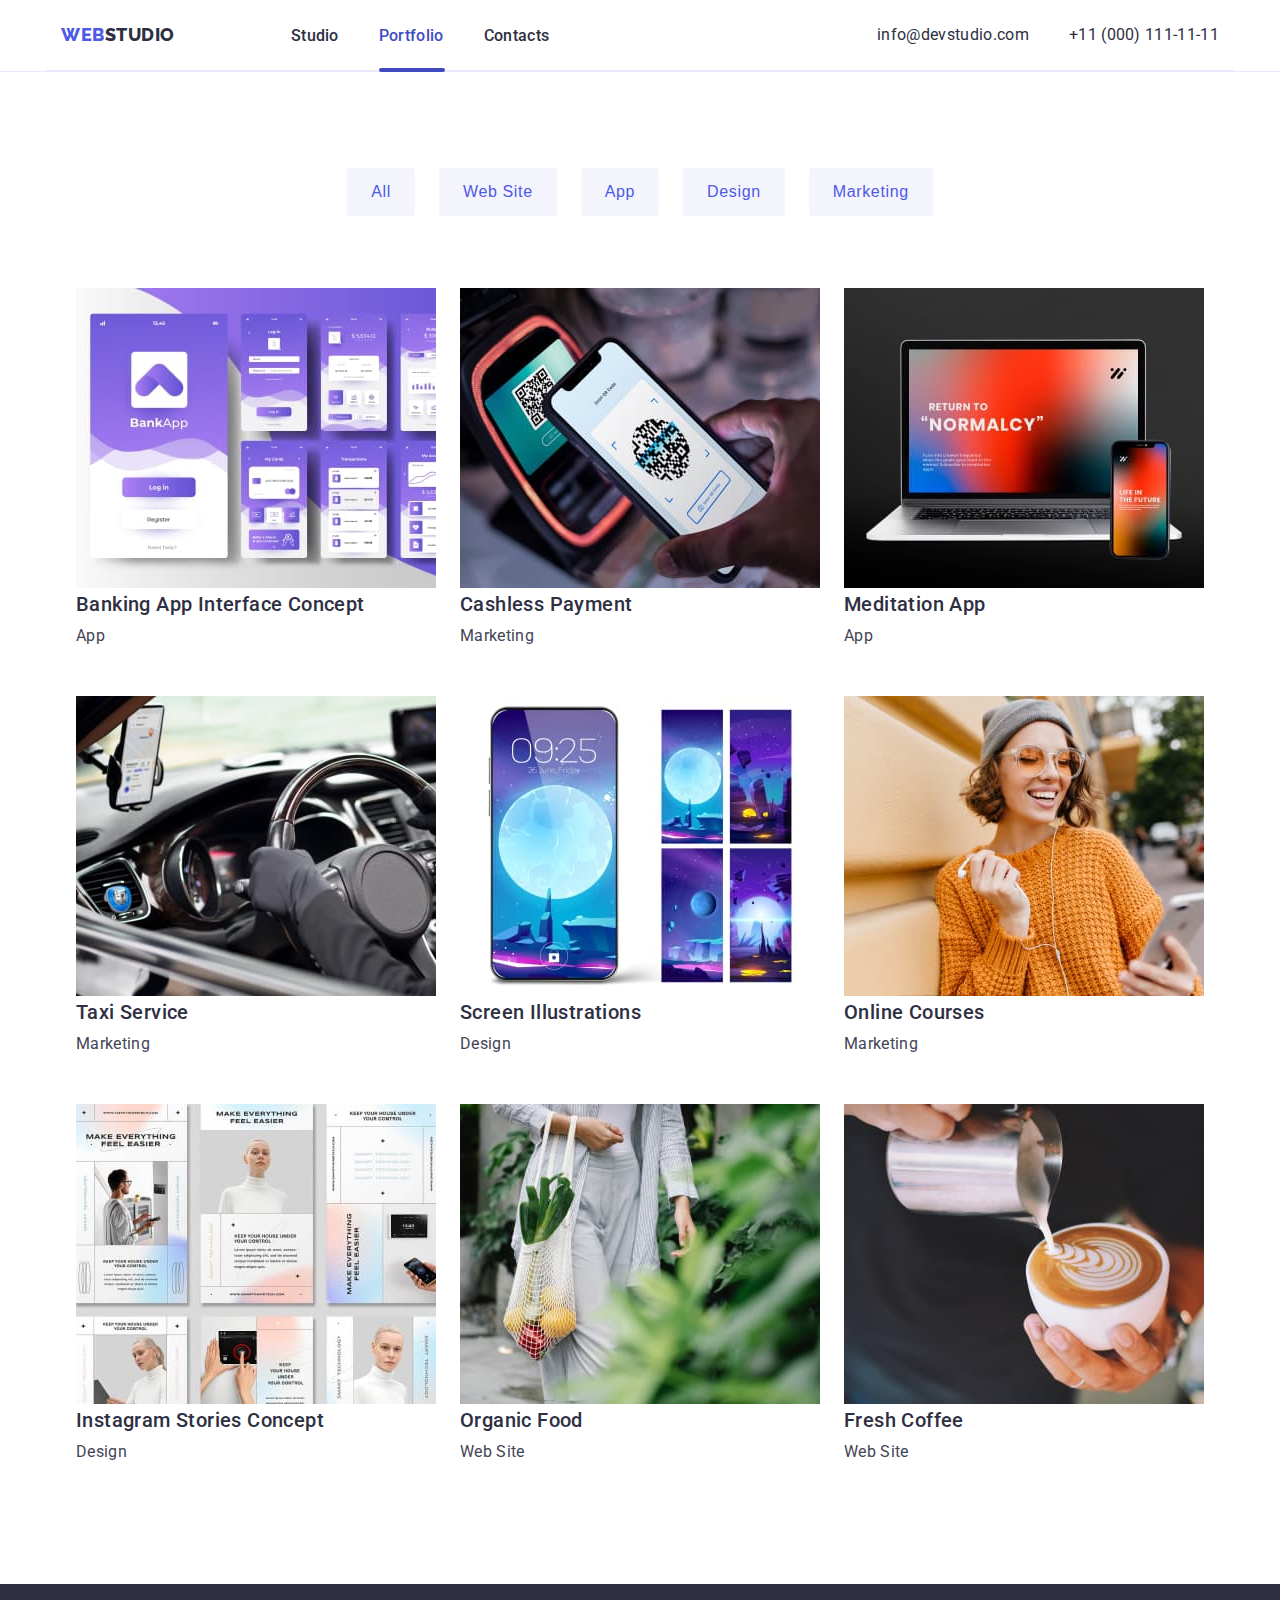
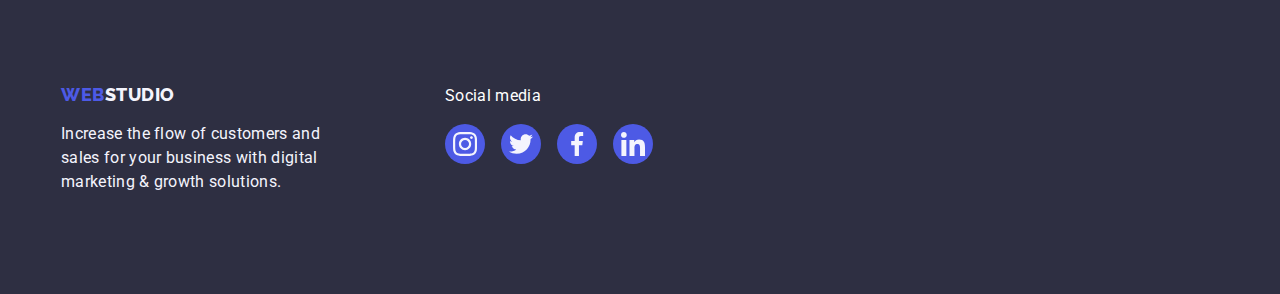
==== commit 3165b16f: "Update portfolio.html" ====
--- a/portfolio.html
+++ b/portfolio.html
@@ -285,23 +285,23 @@
             </p>
           </li>
           <li>
-            <div class="footer-sm">
-              <p class="sm-text">Social media</p>
-              <ul class="sm">
+            <div class="footer-social">
+              <p class="social-text">Social media</p>
+              <ul class="social">
                 <li>
-                  <div class="sm-icons">
+                  <div class="social-icons">
                     <a href="#">
-                      <svg class="sm-icons-item">
-                        <use href="./images/icons.svg#icon-instagram-2-1"></use>
+                      <svg class="social-icons-item">
+                        <use href="./images/icons.svg#icon-instagram-2"></use>
                       </svg>
                     </a>
                   </div>
                 </li>
 
                 <li>
-                  <div class="sm-icons">
+                  <div class="social-icons">
                     <a href="#">
-                      <svg class="sm-icons-item">
+                      <svg class="social-icons-item">
                         <use href="./images/icons.svg#icon-twitter-1"></use>
                       </svg>
                     </a>
@@ -309,9 +309,9 @@
                 </li>
 
                 <li>
-                  <div class="sm-icons">
+                  <div class="social-icons">
                     <a href="#">
-                      <svg class="sm-icons-item">
+                      <svg class="social-icons-item">
                         <use href="./images/icons.svg#icon-facebook-1"></use>
                       </svg>
                     </a>
@@ -319,9 +319,9 @@
                 </li>
 
                 <li>
-                  <div class="sm-icons">
+                  <div class="social-icons">
                     <a href="#">
-                      <svg class="sm-icons-item">
+                      <svg class="social-icons-item">
                         <use href="./images/icons.svg#icon-linkedin-1"></use>
                       </svg>
                     </a>
--- a/css/styles.css
+++ b/css/styles.css
@@ -151,15 +151,6 @@
   gap: 40px;
   padding-right: 40px;
 }
-
-/*.current {
-  display: flex;
-  width: 48px;
-  flex-direction: column;
-  justify-content: center;
-  align-items: flex-start;
-}*/
-
 .current-link-portfolio {
   position: relative;
 }
@@ -352,7 +343,7 @@
   cursor: pointer;
 }
 
-.customers {
+.custom {
   padding-top: 72px;
   display: flex;
   justify-content: center;
@@ -370,15 +361,15 @@
   border: 1px solid var(--lightslate, #8e8f99);
 }
 
-.customers-icons:focus,
-.customers-icons:hover {
+.custom-icons:focus,
+.custom-icons:hover {
   border-color: var(--ocean);
   fill: var(--ocean);
-  transition: color var(--transition), background-color var(--transition),
-    box-shadow var(--transition);
-}
-
-.customers-icons:hover {
+  transition: color var(--transition),
+    background-color var(--transition) box-shadow var(--transition);
+}
+
+.custom-icons:hover {
   cursor: pointer;
 }
 
@@ -417,12 +408,12 @@
   justify-content: center;
   flex-shrink: 0;
 }
-.footer-sm {
+.footer-social {
   padding-left: 120px;
   display: block;
   flex-direction: column;
 }
-.sm-text {
+.social-text {
   color: var(--white, #fff);
   font-size: 16px;
   line-height: 1.5;
@@ -430,31 +421,31 @@
   margin-top: 100;
   padding-bottom: 16px;
 }
-.sm {
+.social {
   display: inline-flex;
   align-items: flex-start;
   gap: 16px;
 }
 
-.sm-icons {
+.social-icons {
   background-color: var(--iris);
   border-radius: 50%;
   width: 40px;
   height: 40px;
 }
-.sm-icons-item {
+.social-icons-item {
   margin: 8px;
   width: 24px;
   height: 24px;
 }
 
-.sm-icons:focus,
-.sm-icons:hover {
+.social-icons:focus,
+.social-icons:hover {
   background-color: var(--green, #31d0aa);
   transition: color var(--transition), background-color var(--transition),
     box-shadow var(--transition);
 }
-.sm-icons:hover {
+.social-icons:hover {
   cursor: pointer;
 }
 
